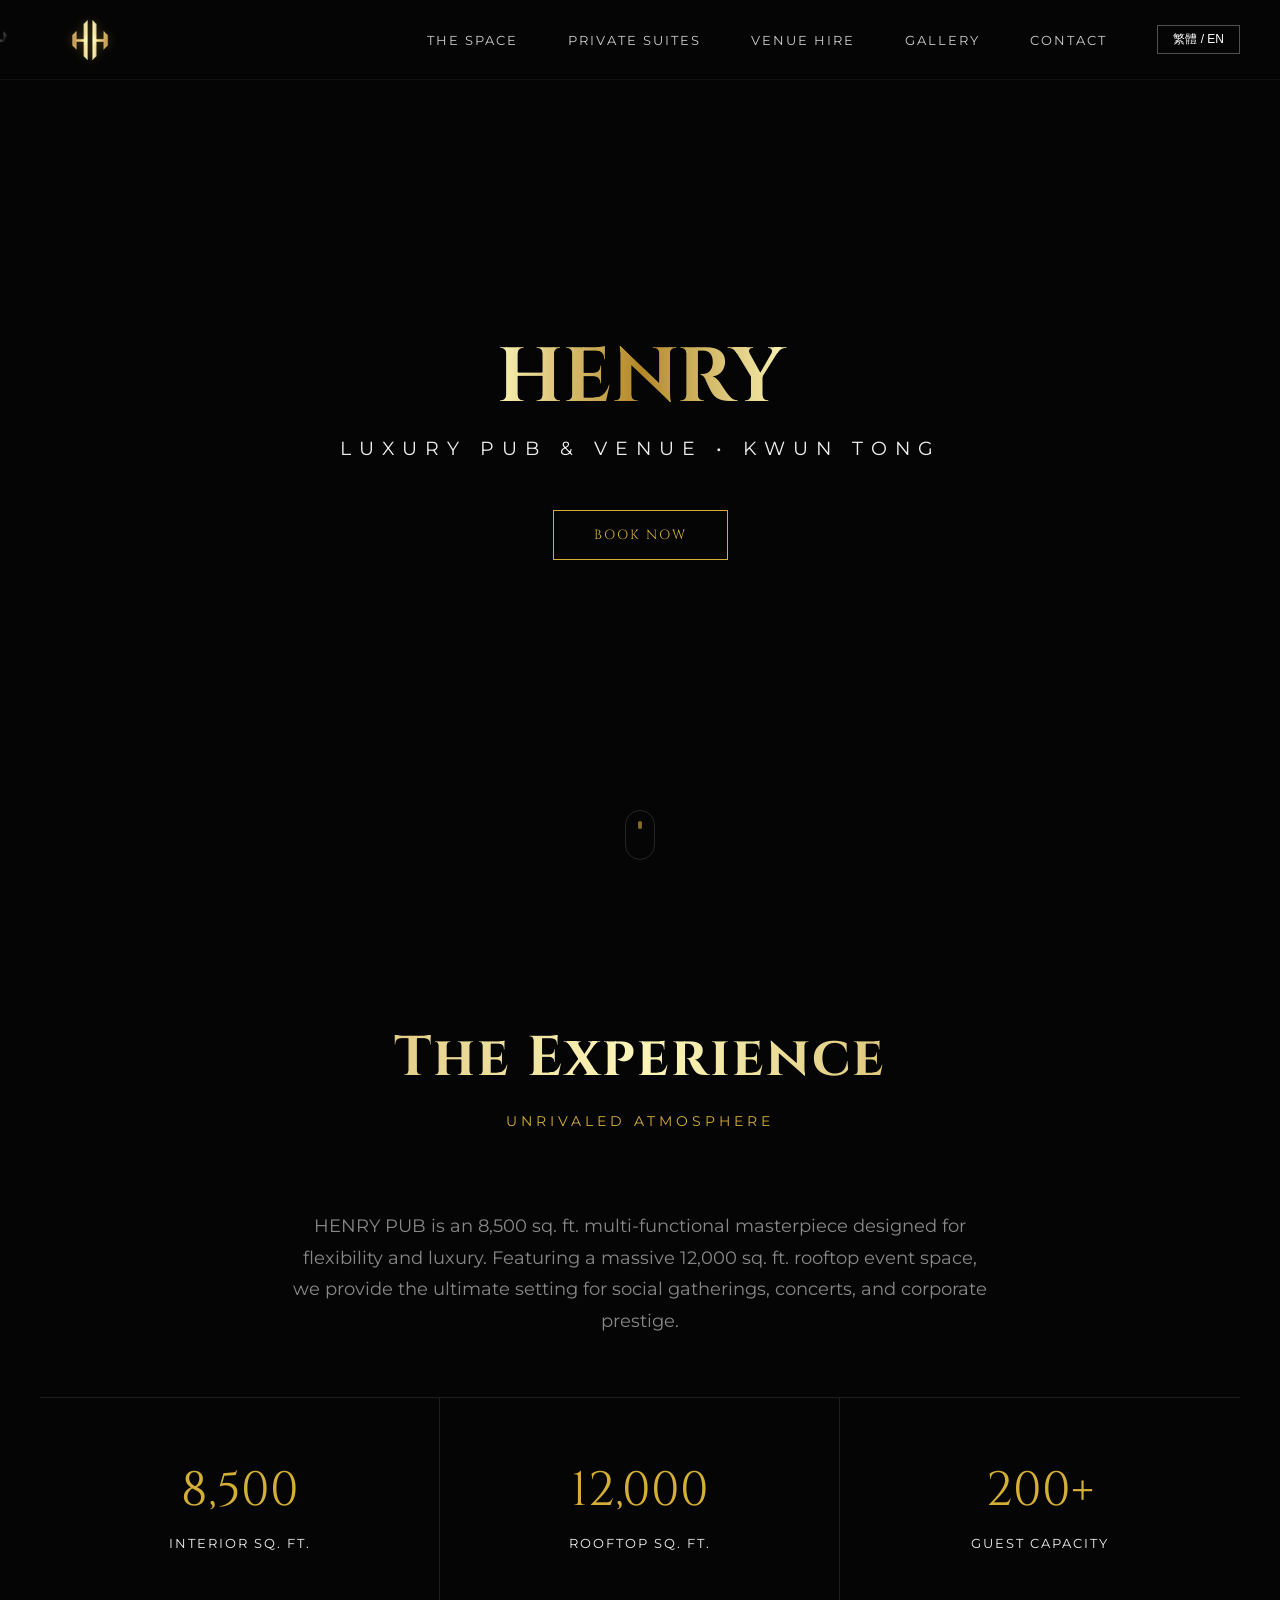
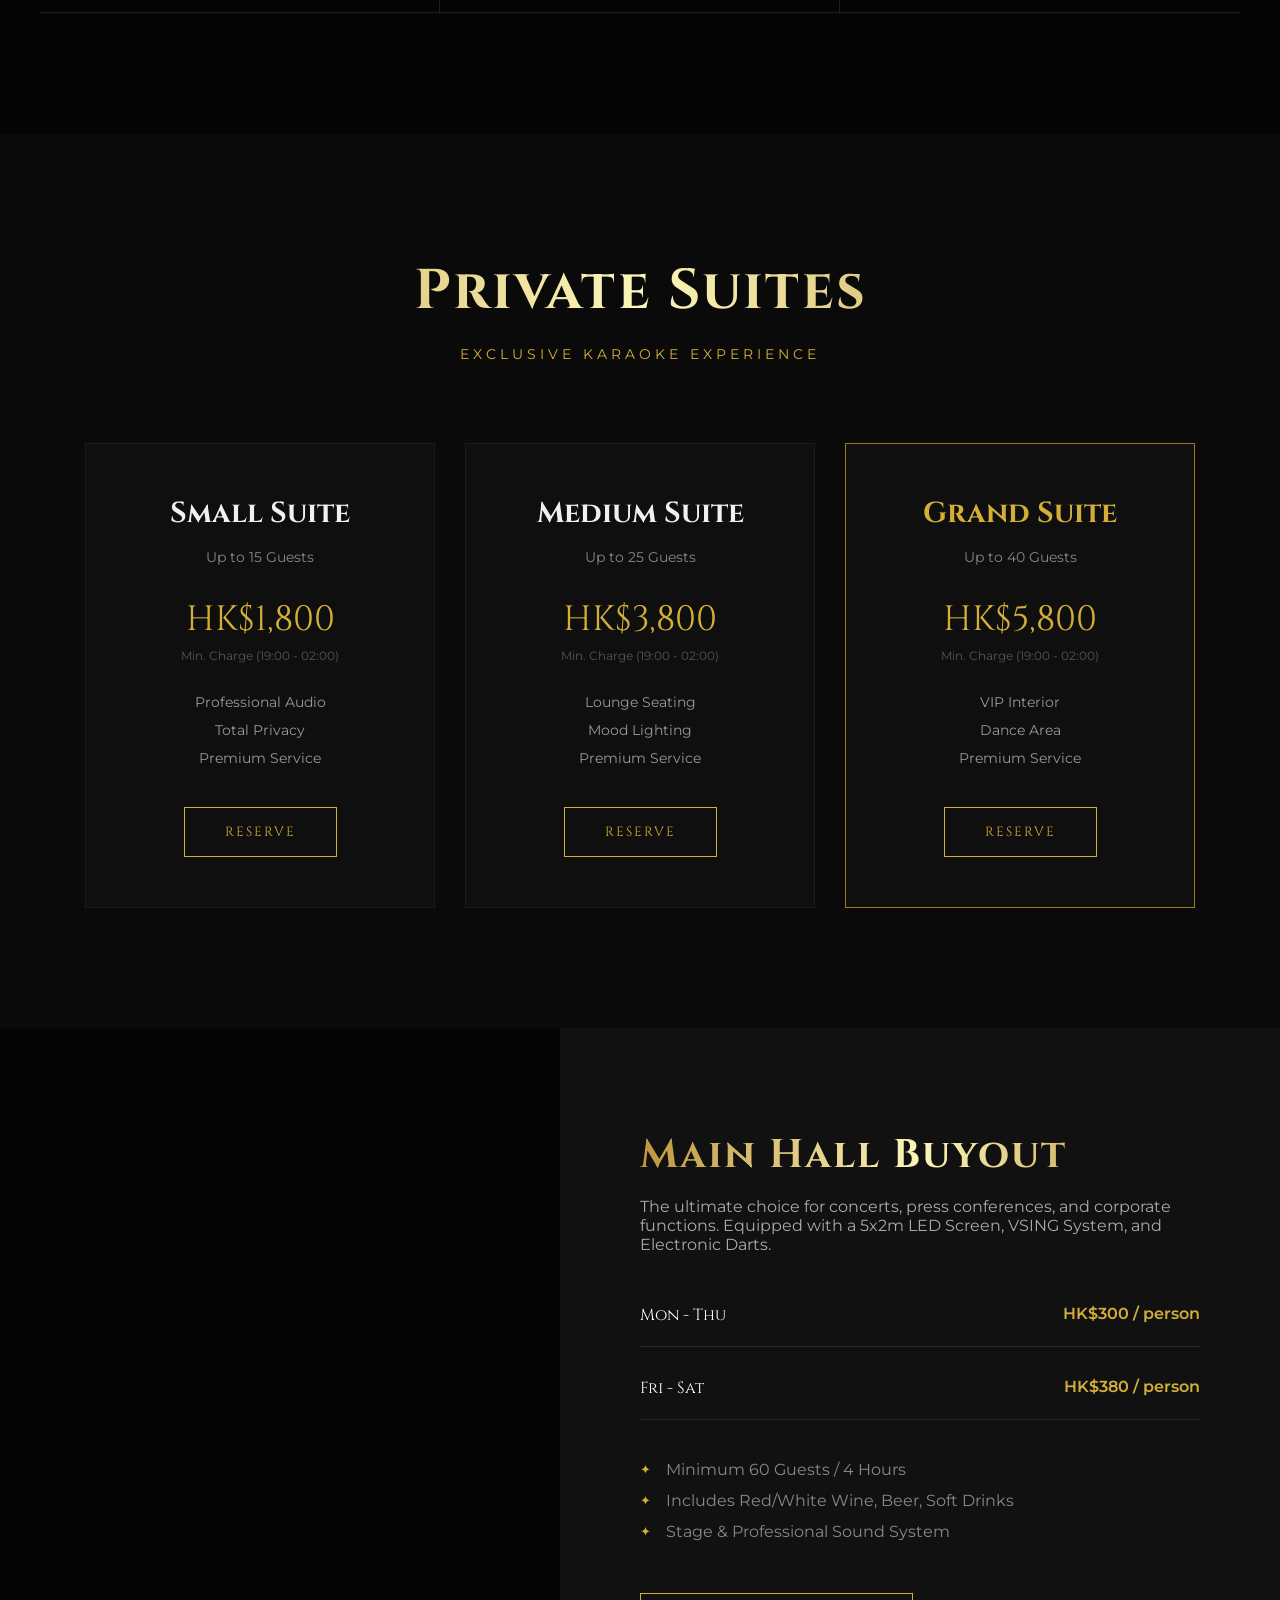
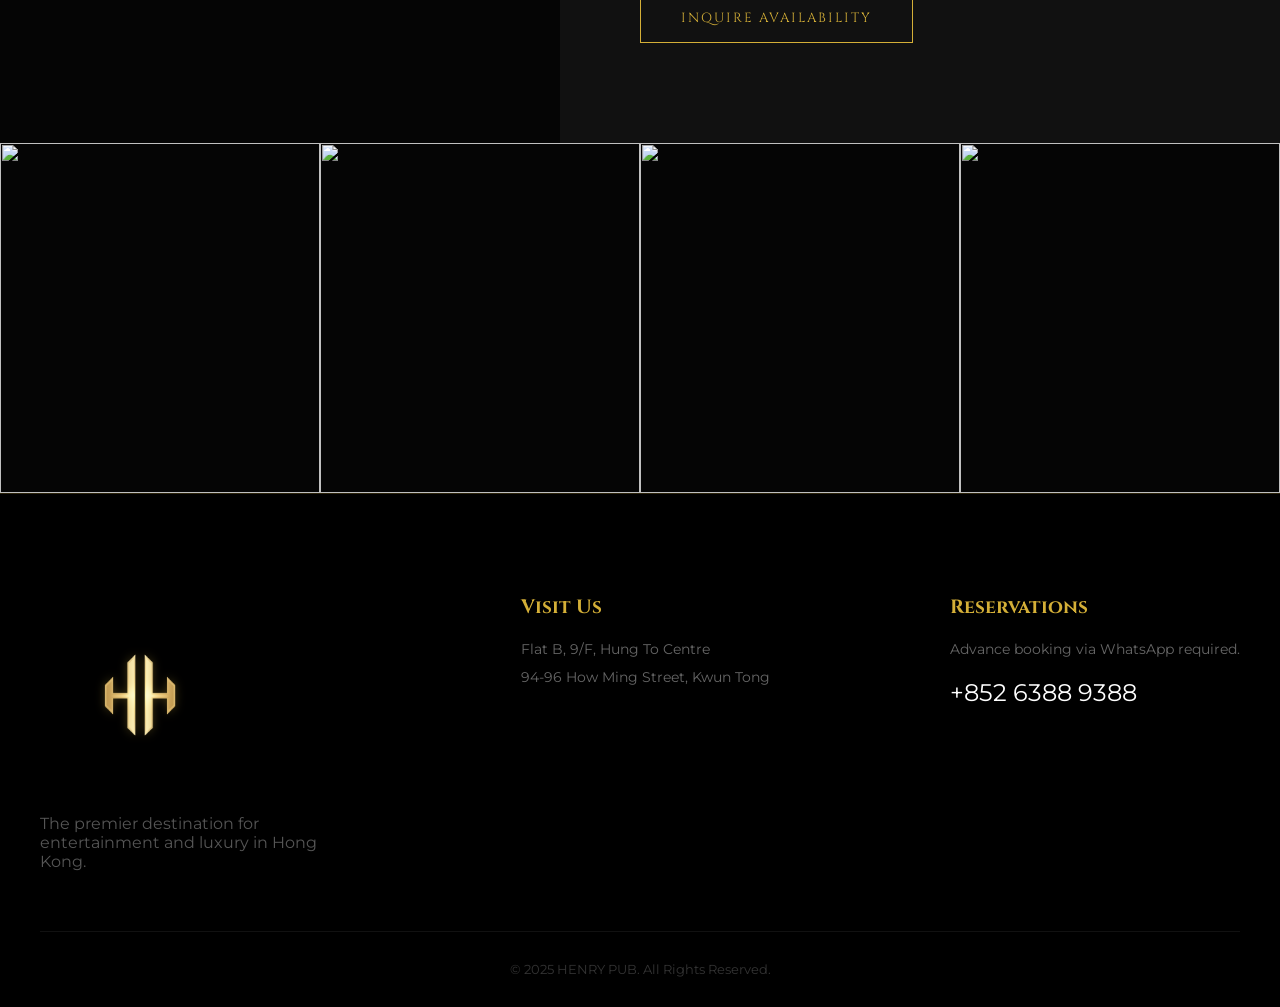
==== index.html @ b09e008c "Fix: Normalized filenames to lowercase and updated relative paths for Linux server" ====
<!DOCTYPE html>
<html lang="en">
  <head>
    <meta charset="UTF-8" />
    <meta name="viewport" content="width=device-width, initial-scale=1.0" />
    <title>HENRY | Luxury Pub & Event Space</title>

    <!-- Fonts -->
    <link rel="preconnect" href="https://fonts.googleapis.com" />
    <link rel="preconnect" href="https://fonts.gstatic.com" crossorigin />
    <link
      href="https://fonts.googleapis.com/css2?family=Cinzel:wght@400;500;700&family=Montserrat:wght@300;400;500;600&display=swap"
      rel="stylesheet"
    />

    <!-- Link External CSS -->
    <link rel="stylesheet" href="./style.css" />
  </head>
  <body>
    <!-- NAVIGATION -->
    <header id="navbar">
      <div class="logo">
        <div class="logo-anim">
          <img src="sources/logo.png" alt="HENRY Logo" />
        </div>
      </div>

      <!-- Desktop Nav -->
      <nav>
        <ul>
          <li><a href="#about" data-i18n="nav_about">The Space</a></li>
          <li><a href="#rooms" data-i18n="nav_rooms">Private Suites</a></li>
          <li><a href="#venue" data-i18n="nav_venue">Venue Hire</a></li>
          <li><a href="#events" data-i18n="nav_events">Gallery</a></li>
          <li><a href="#contact" data-i18n="nav_contact">Contact</a></li>
          <li>
            <button class="lang-switch" onclick="toggleLanguage()">
              繁體 / EN
            </button>
          </li>
        </ul>
      </nav>

      <!-- Hamburger Icon (New) -->
      <div class="mobile-toggle" onclick="toggleMobileMenu()">
        <span></span>
        <span></span>
        <span></span>
      </div>
    </header>

    <!-- Mobile Nav Overlay (New - Paste this immediately AFTER the </header> tag) -->
    <div class="mobile-nav-overlay" id="mobileNav">
      <ul>
        <li>
          <a href="#about" onclick="toggleMobileMenu()" data-i18n="nav_about"
            >The Space</a
          >
        </li>
        <li>
          <a href="#rooms" onclick="toggleMobileMenu()" data-i18n="nav_rooms"
            >Private Suites</a
          >
        </li>
        <li>
          <a href="#venue" onclick="toggleMobileMenu()" data-i18n="nav_venue"
            >Venue Hire</a
          >
        </li>
        <li>
          <a href="#events" onclick="toggleMobileMenu()" data-i18n="nav_events"
            >Gallery</a
          >
        </li>
        <li>
          <a
            href="#contact"
            onclick="toggleMobileMenu()"
            data-i18n="nav_contact"
            >Contact</a
          >
        </li>
        <li>
          <button class="lang-switch" onclick="toggleLanguage()">
            繁體 / EN
          </button>
        </li>
      </ul>
    </div>

    <!-- HERO -->
    <section class="hero">
      <div class="hero-bg"></div>
      <div class="hero-content">
        <h1>HENRY</h1>
        <p data-i18n="hero_subtitle">LUXURY PUB & VENUE • KWUN TONG</p>
        <div class="hero-btn-wrapper">
          <button onclick="openModal()" class="btn-luxury" data-i18n="hero_cta">
            Book Now
          </button>
        </div>
      </div>
      <div class="scroll-down"></div>
    </section>

    <!-- ABOUT / STATS -->
    <section id="about" class="section-padding intro">
      <div class="container">
        <div class="section-header">
          <h2 class="section-title text-gradient" data-i18n="about_title">
            The Experience
          </h2>
          <span class="section-subtitle" data-i18n="about_sub"
            >Unrivaled Atmosphere</span
          >
        </div>

        <p data-i18n="about_text">
          HENRY PUB is an 8,500 sq. ft. multi-functional masterpiece designed
          for flexibility and luxury. Featuring a massive 12,000 sq. ft. rooftop
          event space, we provide the ultimate setting for social gatherings,
          concerts, and corporate prestige.
        </p>

        <div class="stats-grid">
          <div class="stat-item">
            <span class="stat-number">8,500</span>
            <span class="stat-label" data-i18n="stat_1">Interior Sq. Ft.</span>
          </div>
          <div class="stat-item">
            <span class="stat-number">12,000</span>
            <span class="stat-label" data-i18n="stat_2">Rooftop Sq. Ft.</span>
          </div>
          <div class="stat-item">
            <span class="stat-number">200+</span>
            <span class="stat-label" data-i18n="stat_3">Guest Capacity</span>
          </div>
        </div>
      </div>
    </section>

    <!-- PRIVATE ROOMS -->
    <section id="rooms" class="section-padding rooms">
      <div class="container">
        <div class="section-header">
          <h2 class="section-title text-gradient" data-i18n="rooms_title">
            Private Suites
          </h2>
          <span class="section-subtitle" data-i18n="rooms_sub"
            >Exclusive Karaoke Experience</span
          >
        </div>

        <div class="cards-container">
          <!-- Small Room -->
          <div class="room-card">
            <h3 class="room-title" data-i18n="room_s_title">Small Suite</h3>
            <span class="room-capacity" data-i18n="room_s_cap"
              >Up to 15 Guests</span
            >
            <div class="room-price" data-i18n="room_s_price">HK$1,800</div>
            <span class="room-note" data-i18n="min_charge"
              >Min. Charge (19:00 - 02:00)</span
            >
            <ul class="amenities-list">
              <li data-i18n="feat_audio">Professional Audio</li>
              <li data-i18n="feat_privacy">Total Privacy</li>
              <li data-i18n="feat_service">Premium Service</li>
            </ul>
            <button
              onclick="openModal('Small')"
              class="btn-luxury"
              data-i18n="btn_reserve"
            >
              Reserve
            </button>
          </div>

          <!-- Medium Room -->
          <div class="room-card">
            <h3 class="room-title" data-i18n="room_m_title">Medium Suite</h3>
            <span class="room-capacity" data-i18n="room_m_cap"
              >Up to 25 Guests</span
            >
            <div class="room-price" data-i18n="room_m_price">HK$3,800</div>
            <span class="room-note" data-i18n="min_charge"
              >Min. Charge (19:00 - 02:00)</span
            >
            <ul class="amenities-list">
              <li data-i18n="feat_lounge">Lounge Seating</li>
              <li data-i18n="feat_light">Mood Lighting</li>
              <li data-i18n="feat_service">Premium Service</li>
            </ul>
            <button
              onclick="openModal('Medium')"
              class="btn-luxury"
              data-i18n="btn_reserve"
            >
              Reserve
            </button>
          </div>

          <!-- Large Room -->
          <div class="room-card" style="border-color: var(--gold-dark)">
            <h3 class="room-title text-gold" data-i18n="room_l_title">
              Grand Suite
            </h3>
            <span class="room-capacity" data-i18n="room_l_cap"
              >Up to 40 Guests</span
            >
            <div class="room-price" data-i18n="room_l_price">HK$5,800</div>
            <span class="room-note" data-i18n="min_charge"
              >Min. Charge (19:00 - 02:00)</span
            >
            <ul class="amenities-list">
              <li data-i18n="feat_vip">VIP Interior</li>
              <li data-i18n="feat_dance">Dance Area</li>
              <li data-i18n="feat_service">Premium Service</li>
            </ul>
            <button
              onclick="openModal('Grand')"
              class="btn-luxury"
              data-i18n="btn_reserve"
            >
              Reserve
            </button>
          </div>
        </div>
      </div>
    </section>

    <!-- VENUE BUYOUT -->
    <section id="venue" class="hall-buyout">
      <div class="hall-img-side"></div>
      <div class="hall-content-side">
        <h2
          class="section-title text-gradient"
          style="font-size: 2.5rem; text-align: left"
          data-i18n="venue_title"
        >
          Main Hall Buyout
        </h2>
        <p style="color: #aaa; margin-bottom: 30px" data-i18n="venue_desc">
          The ultimate choice for concerts, press conferences, and corporate
          functions. Equipped with a 5x2m LED Screen, VSING System, and
          Electronic Darts.
        </p>

        <div class="price-row">
          <span data-i18n="venue_wd">Mon - Thu</span>
          <span data-i18n="venue_wd_p">HK$300 / person</span>
        </div>
        <div class="price-row">
          <span data-i18n="venue_we">Fri - Sat</span>
          <span data-i18n="venue_we_p">HK$380 / person</span>
        </div>

        <ul class="hall-list">
          <li data-i18n="venue_feat_1">Minimum 60 Guests / 4 Hours</li>
          <li data-i18n="venue_feat_2">
            Includes Red/White Wine, Beer, Soft Drinks
          </li>
          <li data-i18n="venue_feat_3">Stage & Professional Sound System</li>
        </ul>

        <button
          onclick="openModal('Hall')"
          class="btn-luxury"
          style="width: fit-content"
          data-i18n="btn_inquire"
        >
          Inquire Availability
        </button>
      </div>
    </section>

    <!-- GALLERY -->
    <section id="events" class="events">
      <div class="gallery-grid">
        <div class="gallery-item">
          <img
            src="https://images.unsplash.com/photo-1492684223066-81342ee5ff30?q=80&w=2070"
            class="gallery-img"
          />
          <div class="gallery-overlay">
            <span class="gallery-text" data-i18n="gal_1">Live Bands</span>
          </div>
        </div>
        <div class="gallery-item">
          <img
            src="https://images.unsplash.com/photo-1516450360452-9312f5e86fc7?q=80&w=2070"
            class="gallery-img"
          />
          <div class="gallery-overlay">
            <span class="gallery-text" data-i18n="gal_2">Private Parties</span>
          </div>
        </div>
        <div class="gallery-item">
          <img
            src="https://images.unsplash.com/photo-1511671782779-c97d3d27a1d4?q=80&w=2070"
            class="gallery-img"
          />
          <div class="gallery-overlay">
            <span class="gallery-text" data-i18n="gal_3">Corporate</span>
          </div>
        </div>
        <div class="gallery-item">
          <img
            src="https://images.unsplash.com/photo-1540039155733-5bb30b53aa14?q=80&w=1974"
            class="gallery-img"
          />
          <div class="gallery-overlay">
            <span class="gallery-text" data-i18n="gal_4">Celebrations</span>
          </div>
        </div>
      </div>
    </section>

    <!-- FOOTER -->
    <footer id="contact">
      <div class="container">
        <div class="footer-content">
          <div class="footer-logo">
            <div class="logo-anim">
              <!-- UPDATED PATH -->
              <img src="sources/logo.png" alt="HENRY Logo" />
            </div>
            <p
              style="max-width: 300px; color: #555; margin-top: 20px"
              data-i18n="footer_tag"
            >
              The premier destination for entertainment and luxury in Hong Kong.
            </p>
          </div>

          <div class="footer-info">
            <h4 data-i18n="contact_title">Visit Us</h4>
            <p data-i18n="address_1">Flat B, 9/F, Hung To Centre</p>
            <p data-i18n="address_2">94-96 How Ming Street, Kwun Tong</p>
          </div>

          <div class="footer-info">
            <h4 data-i18n="reserve_title">Reservations</h4>
            <p data-i18n="reserve_text">
              Advance booking via WhatsApp required.
            </p>
            <a href="https://wa.me/85263889388" class="contact-number"
              >+852 6388 9388</a
            >
          </div>
        </div>
        <div class="copyright">&copy; 2025 HENRY PUB. All Rights Reserved.</div>
      </div>
    </footer>

    <!-- RESERVATION MODAL -->
    <div id="bookingModal" class="modal-backdrop">
      <div class="modal-content">
        <button class="modal-close" onclick="closeModal()">&times;</button>

        <div class="modal-header">
          <h3
            class="text-gradient"
            style="font-family: var(--font-display); font-size: 2rem"
            data-i18n="modal_title"
          >
            Reserve Your Suite
          </h3>
          <p style="color: #888; font-size: 0.9rem" data-i18n="modal_desc">
            Complete the details below to request your booking.
          </p>
        </div>

        <form id="bookingForm" onsubmit="handleBooking(event)">
          <!-- Selection Group -->
          <div class="form-group">
            <label data-i18n="form_type">Experience Type</label>
            <select id="bookingType" required>
              <option value="Small Suite" data-i18n="opt_small">
                Small Suite (Max 15)
              </option>
              <option value="Medium Suite" data-i18n="opt_med">
                Medium Suite (Max 25)
              </option>
              <option value="Grand Suite" data-i18n="opt_grand">
                Grand Suite (Max 40)
              </option>
              <option value="Main Hall" data-i18n="opt_hall">
                Main Hall Buyout
              </option>
            </select>
          </div>

          <!-- Date & Time Group -->
          <div class="form-row">
            <div class="form-group">
              <label data-i18n="form_date">Date</label>
              <input type="date" id="bookingDate" required min="2023-01-01" />
            </div>
            <div class="form-group">
              <label data-i18n="form_time">Time</label>
              <input type="time" id="bookingTime" required />
            </div>
          </div>

          <!-- Guest Info -->
          <div class="form-group">
            <label data-i18n="form_name">Guest Name</label>
            <input
              type="text"
              id="guestName"
              placeholder="Mr. / Ms."
              required
            />
          </div>

          <div class="form-group">
            <label data-i18n="form_req">Special Requests</label>
            <textarea
              id="specialReq"
              rows="2"
              placeholder="Beverages, decorations, etc."
            ></textarea>
          </div>

          <button
            type="submit"
            class="btn-luxury full-width"
            data-i18n="btn_submit"
          >
            Request Reservation
          </button>

          <p class="disclaimer" data-i18n="form_note">
            *Submission redirects to WhatsApp for final confirmation. Service
            charge applies.
          </p>
        </form>
      </div>
    </div>

    <!-- Link External JS -->
    <script src="./script.js"></script>
  </body>
</html>
---- style.css ----
/* --- 1. CORE VARIABLES & RESET --- */
:root {
  --bg-dark: #050505;
  --bg-card: #0f0f0f;
  --text-main: #f0f0f0;
  --text-muted: #888888;

  /* Luxury Gold Palette */
  --gold-light: #fceabb;
  --gold-main: #d4af37;
  --gold-dark: #99781e;
  --gold-gradient: linear-gradient(
    135deg,
    var(--gold-dark) 0%,
    var(--gold-main) 50%,
    var(--gold-light) 100%
  );
  --gold-text-gradient: linear-gradient(
    to right,
    #bf953f,
    #fcf6ba,
    #b38728,
    #fbf5b7,
    #aa771c
  );

  --font-display: "Cinzel", serif;
  --font-body: "Montserrat", sans-serif;

  --nav-height: 80px;
  --transition-smooth: all 0.6s cubic-bezier(0.22, 1, 0.36, 1);
}

* {
  margin: 0;
  padding: 0;
  box-sizing: border-box;
}
html {
  scroll-behavior: smooth;
}

body {
  background-color: var(--bg-dark);
  color: var(--text-main);
  font-family: var(--font-body);
  overflow-x: hidden;
  -webkit-font-smoothing: antialiased;
}

a {
  text-decoration: none;
  color: inherit;
  transition: var(--transition-smooth);
}
ul {
  list-style: none;
}

/* --- 2. UTILITY CLASSES --- */
.container {
  max-width: 1400px;
  margin: 0 auto;
  padding: 0 40px;
}

.text-gold {
  color: var(--gold-main);
}

.text-gradient {
  background: var(--gold-text-gradient);
  -webkit-background-clip: text;
  background-clip: text;
  color: transparent;
  background-size: 200% auto;
  animation: shine 5s linear infinite;
}

@keyframes shine {
  to {
    background-position: 200% center;
  }
}

.section-padding {
  padding: 120px 0;
}

.section-header {
  text-align: center;
  margin-bottom: 80px;
  opacity: 0;
  transform: translateY(30px);
  transition: var(--transition-smooth);
}
.section-header.visible {
  opacity: 1;
  transform: translateY(0);
}

.section-title {
  font-family: var(--font-display);
  font-size: 3.5rem;
  margin-bottom: 15px;
  letter-spacing: 2px;
}

.section-subtitle {
  font-size: 0.9rem;
  text-transform: uppercase;
  letter-spacing: 4px;
  color: var(--gold-main);
}

/* Button Style */
.btn-luxury {
  display: inline-block;
  padding: 15px 40px;
  border: 1px solid var(--gold-main);
  color: var(--gold-main);
  font-family: var(--font-display);
  text-transform: uppercase;
  letter-spacing: 2px;
  position: relative;
  overflow: hidden;
  z-index: 1;
  transition: var(--transition-smooth);
  cursor: pointer;
  background: transparent;
}

.btn-luxury::before {
  content: "";
  position: absolute;
  top: 0;
  left: 0;
  width: 0%;
  height: 100%;
  background: var(--gold-main);
  z-index: -1;
  transition: var(--transition-smooth);
}

.btn-luxury:hover::before {
  width: 100%;
}
.btn-luxury:hover {
  color: #000;
  border-color: var(--gold-main);
}

/* --- 3. NAVIGATION --- */
header {
  position: fixed;
  top: 0;
  width: 100%;
  height: var(--nav-height);
  display: flex;
  justify-content: space-between;
  align-items: center;
  padding: 0 40px;
  z-index: 1000;
  transition: var(--transition-smooth);
  border-bottom: 1px solid rgba(255, 255, 255, 0.05);
}

header.scrolled {
  background: rgba(5, 5, 5, 0.85);
  -webkit-backdrop-filter: blur(15px);
  backdrop-filter: blur(15px);
  border-bottom: 1px solid rgba(212, 175, 55, 0.3);
}

nav ul {
  display: flex;
  gap: 50px;
  align-items: center;
}

nav a {
  font-size: 0.8rem;
  text-transform: uppercase;
  letter-spacing: 2px;
  color: rgba(255, 255, 255, 0.8);
  position: relative;
}

nav a::after {
  content: "";
  position: absolute;
  bottom: -5px;
  left: 0;
  width: 0;
  height: 1px;
  background: var(--gold-main);
  transition: 0.3s;
}

nav a:hover::after {
  width: 100%;
}
nav a:hover {
  color: var(--gold-main);
}

/* Language Switcher */
.lang-switch {
  cursor: pointer;
  border: 1px solid rgba(255, 255, 255, 0.3);
  padding: 5px 15px;
  font-size: 0.75rem;
  text-transform: uppercase;
  background: transparent;
  color: #fff;
  transition: 0.3s;
}
.lang-switch:hover {
  border-color: var(--gold-main);
  color: var(--gold-main);
}

/* --- 4. LUXURY LOGO ANIMATION (PNG MASK VERSION) --- */
.logo-anim {
  position: relative;
  display: flex;
  justify-content: center;
  align-items: center;
  /* Remove border-radius and background to let the shape breathe */
  background: transparent;

  /* Hardware acceleration */
  transform: translateZ(0);
}

.logo-anim img {
  display: block;
  height: 100%;
  width: auto; /* Maintain aspect ratio */
  object-fit: contain;

  /* Initial State */
  filter: drop-shadow(0 0 5px rgba(212, 175, 55, 0.3));
  transition: all 0.5s ease;
}

/* THE SHEEN EFFECT (Using Masking) */
.logo-anim::after {
  content: "";
  position: absolute;
  top: 0;
  left: 0;
  width: 100%;
  height: 100%;

  /* The Light Beam Gradient */
  background: linear-gradient(
    120deg,
    transparent 0%,
    transparent 40%,
    rgba(255, 255, 255, 0.8) 50%,
    /* Bright white center */ transparent 60%,
    transparent 100%
  );

  /* CRITICAL: This masks the gradient so it only appears ON the logo pixels */
  -webkit-mask-image: url("sources/logo.png");
  mask-image: url("sources/logo.png");
  -webkit-mask-size: contain;
  mask-size: contain;
  -webkit-mask-repeat: no-repeat;
  mask-repeat: no-repeat;
  -webkit-mask-position: center;
  mask-position: center;

  /* Animation Timing */
  transform: translateX(-100%);
  animation: metalSheen 5s infinite cubic-bezier(0.4, 0, 0.2, 1);
}

/* Hover Effect: 3D Lift + Glow Intensifies */
.logo-anim:hover img {
  transform: scale(1.1) translateY(-2px);
  filter: drop-shadow(0 10px 15px rgba(212, 175, 55, 0.6)); /* Deep gold glow */
}

/* Hover Speed Up */
.logo-anim:hover::after {
  animation-duration: 2s; /* Shine faster on hover */
}

@keyframes metalSheen {
  0% {
    transform: translateX(-150%) skewX(-20deg);
    opacity: 0;
  }
  20% {
    opacity: 1;
  }
  50% {
    transform: translateX(150%) skewX(-20deg);
    opacity: 0;
  }
  100% {
    transform: translateX(150%) skewX(-20deg);
    opacity: 0;
  }
}

/* SIZING: Adjusted for the new vertical aspect ratio */
header .logo-anim {
  height: 100px;
  width: 100px;
}
footer .logo-anim {
  height: 200px;
  width: 200px;
} /* Slightly larger in footer */

/* --- 5. HERO SECTION --- */
.hero {
  height: 100vh;
  width: 100%;
  position: relative;
  display: flex;
  justify-content: center;
  align-items: center;
  overflow: hidden;
}

.hero-bg {
  position: absolute;
  top: 0;
  left: 0;
  width: 100%;
  height: 100%;
  background: url("https://images.unsplash.com/photo-1571607866388-6c4064842a64?q=80&w=2071&auto=format&fit=crop")
    no-repeat center center/cover;
  filter: brightness(0.4);
  transform: scale(1.1);
  transition: transform 10s ease;
}

.hero:hover .hero-bg {
  transform: scale(1);
}

.hero-content {
  position: relative;
  z-index: 2;
  text-align: center;
}

.hero h1 {
  font-family: var(--font-display);
  font-size: 6vw;
  line-height: 1;
  margin-bottom: 20px;
  background: var(--gold-text-gradient);
  -webkit-background-clip: text;
  background-clip: text;
  -webkit-text-fill-color: transparent;
  opacity: 0;
  animation: fadeUp 1s ease 0.5s forwards;
}

.hero p {
  font-size: 1.2rem;
  letter-spacing: 8px;
  text-transform: uppercase;
  margin-bottom: 50px;
  opacity: 0;
  animation: fadeUp 1s ease 0.8s forwards;
}

.hero-btn-wrapper {
  opacity: 0;
  animation: fadeUp 1s ease 1.1s forwards;
}

@keyframes fadeUp {
  from {
    opacity: 0;
    transform: translateY(50px);
  }
  to {
    opacity: 1;
    transform: translateY(0);
  }
}

.scroll-down {
  position: absolute;
  bottom: 40px;
  left: 50%;
  transform: translateX(-50%);
  border: 1px solid rgba(255, 255, 255, 0.2);
  width: 30px;
  height: 50px;
  border-radius: 20px;
  display: flex;
  justify-content: center;
  padding-top: 10px;
  opacity: 0.6;
}
.scroll-down::before {
  content: "";
  width: 4px;
  height: 8px;
  background: var(--gold-main);
  border-radius: 2px;
  animation: scrollBob 2s infinite;
}
@keyframes scrollBob {
  0% {
    transform: translateY(0);
    opacity: 1;
  }
  100% {
    transform: translateY(20px);
    opacity: 0;
  }
}

/* --- 6. INTRO & STATS --- */
.intro {
  text-align: center;
  position: relative;
}
.intro p {
  max-width: 700px;
  margin: 0 auto 60px;
  line-height: 1.8;
  font-size: 1.1rem;
  color: var(--text-muted);
}

.stats-grid {
  display: grid;
  grid-template-columns: repeat(3, 1fr);
  border-top: 1px solid rgba(255, 255, 255, 0.1);
  border-bottom: 1px solid rgba(255, 255, 255, 0.1);
}

.stat-item {
  padding: 60px 20px;
  border-right: 1px solid rgba(255, 255, 255, 0.1);
  transition: 0.4s;
}
.stat-item:last-child {
  border-right: none;
}
.stat-item:hover {
  background: rgba(212, 175, 55, 0.05);
}

.stat-number {
  font-family: var(--font-display);
  font-size: 3rem;
  color: var(--gold-main);
  display: block;
  margin-bottom: 10px;
}
.stat-label {
  font-size: 0.8rem;
  text-transform: uppercase;
  letter-spacing: 2px;
}

/* --- 7. ROOMS (CARDS) --- */
.rooms {
  background: #0a0a0a;
}

.cards-container {
  display: flex;
  justify-content: center;
  gap: 30px;
  flex-wrap: wrap;
}

.room-card {
  background: var(--bg-card);
  width: 350px;
  padding: 50px 30px;
  text-align: center;
  border: 1px solid rgba(255, 255, 255, 0.05);
  position: relative;
  transition: var(--transition-smooth);
  overflow: hidden;
}

.room-card::before {
  content: "";
  position: absolute;
  top: 0;
  left: 0;
  width: 100%;
  height: 2px;
  background: var(--gold-gradient);
  transform: scaleX(0);
  transition: var(--transition-smooth);
}

.room-card:hover {
  transform: translateY(-10px);
  box-shadow: 0 20px 40px rgba(0, 0, 0, 0.4);
  border-color: rgba(212, 175, 55, 0.3);
}
.room-card:hover::before {
  transform: scaleX(1);
}

.room-title {
  font-family: var(--font-display);
  font-size: 1.8rem;
  margin-bottom: 15px;
}
.room-capacity {
  color: var(--text-muted);
  font-size: 0.9rem;
  margin-bottom: 30px;
  display: block;
}

.room-price {
  font-family: var(--font-display);
  font-size: 2.2rem;
  color: var(--gold-main);
  margin-bottom: 5px;
}

.room-note {
  font-size: 0.75rem;
  color: #555;
  margin-bottom: 30px;
  display: block;
}

.amenities-list {
  margin-bottom: 40px;
  font-size: 0.9rem;
  color: #999;
}
.amenities-list li {
  margin-bottom: 10px;
}

/* --- 8. HALL BUYOUT --- */
.hall-buyout {
  display: flex;
  flex-wrap: wrap;
}

.hall-img-side {
  flex: 1;
  min-width: 500px;
  background: url("https://images.unsplash.com/photo-1470225620780-dba8ba36b745?q=80&w=2070&auto=format&fit=crop");
  background-size: cover;
  background-position: center;
  position: relative;
}

.hall-content-side {
  flex: 1;
  min-width: 500px;
  background: #111;
  padding: 100px 80px;
  display: flex;
  flex-direction: column;
  justify-content: center;
}

.price-row {
  display: flex;
  justify-content: space-between;
  padding: 20px 0;
  border-bottom: 1px solid rgba(255, 255, 255, 0.1);
  margin-bottom: 10px;
}

.price-row span:first-child {
  font-family: var(--font-display);
  color: #fff;
}
.price-row span:last-child {
  color: var(--gold-main);
  font-weight: 600;
}

.hall-list {
  margin-top: 30px;
  margin-bottom: 40px;
}
.hall-list li {
  color: #888;
  margin-bottom: 12px;
  display: flex;
  align-items: center;
}
.hall-list li::before {
  content: "✦";
  color: var(--gold-main);
  margin-right: 15px;
  font-size: 0.8rem;
}

/* --- 9. EVENTS GRID --- */
.gallery-grid {
  display: grid;
  grid-template-columns: repeat(4, 1fr);
  gap: 0;
}

.gallery-item {
  height: 350px;
  position: relative;
  overflow: hidden;
  cursor: pointer;
}

.gallery-img {
  width: 100%;
  height: 100%;
  object-fit: cover;
  transition: transform 0.6s ease;
}

.gallery-overlay {
  position: absolute;
  top: 0;
  left: 0;
  width: 100%;
  height: 100%;
  background: rgba(0, 0, 0, 0.7);
  display: flex;
  justify-content: center;
  align-items: center;
  opacity: 0;
  transition: 0.4s;
}

.gallery-text {
  color: var(--gold-main);
  font-family: var(--font-display);
  font-size: 1.2rem;
  transform: translateY(20px);
  transition: 0.4s;
}

.gallery-item:hover .gallery-img {
  transform: scale(1.1);
}
.gallery-item:hover .gallery-overlay {
  opacity: 1;
}
.gallery-item:hover .gallery-text {
  transform: translateY(0);
}

/* --- 10. FOOTER --- */
footer {
  background: #000;
  padding: 100px 0 30px;
  border-top: 1px solid rgba(212, 175, 55, 0.2);
}

.footer-content {
  display: flex;
  justify-content: space-between;
  align-items: flex-start;
  margin-bottom: 60px;
}

.footer-info h4 {
  color: var(--gold-main);
  font-family: var(--font-display);
  margin-bottom: 20px;
  font-size: 1.2rem;
}

.footer-info p {
  color: #666;
  margin-bottom: 10px;
  font-size: 0.9rem;
}

.contact-number {
  font-size: 1.5rem;
  color: #fff;
  margin: 20px 0;
  display: block;
}

.copyright {
  text-align: center;
  color: #333;
  font-size: 0.8rem;
  padding-top: 30px;
  border-top: 1px solid #111;
}

/* --- 11. MODAL STYLES --- */
.modal-backdrop {
  position: fixed;
  top: 0;
  left: 0;
  width: 100%;
  height: 100%;
  background: rgba(0, 0, 0, 0.85);
  -webkit-backdrop-filter: blur(8px);
  backdrop-filter: blur(8px);
  z-index: 2000;
  display: flex;
  justify-content: center;
  align-items: center;
  opacity: 0;
  pointer-events: none;
  transition: opacity 0.4s ease;
}

.modal-backdrop.active {
  opacity: 1;
  pointer-events: all;
}

.modal-content {
  background: #111;
  width: 90%;
  max-width: 500px;
  padding: 40px;
  border: 1px solid var(--gold-dark);
  position: relative;
  transform: translateY(50px);
  transition: transform 0.4s cubic-bezier(0.22, 1, 0.36, 1);
  box-shadow: 0 0 30px rgba(212, 175, 55, 0.1);
}

.modal-backdrop.active .modal-content {
  transform: translateY(0);
}

.modal-close {
  position: absolute;
  top: 15px;
  right: 20px;
  background: none;
  border: none;
  color: #666;
  font-size: 2rem;
  cursor: pointer;
  transition: 0.3s;
}
.modal-close:hover {
  color: var(--gold-main);
}

.modal-header {
  margin-bottom: 30px;
  text-align: center;
}

.form-group {
  margin-bottom: 20px;
  text-align: left;
}
.form-row {
  display: grid;
  grid-template-columns: 1fr 1fr;
  gap: 20px;
}

label {
  display: block;
  font-size: 0.75rem;
  text-transform: uppercase;
  letter-spacing: 1px;
  color: var(--gold-main);
  margin-bottom: 8px;
}

input,
select,
textarea {
  width: 100%;
  background: transparent;
  border: none;
  border-bottom: 1px solid #444;
  color: #fff;
  padding: 10px 0;
  font-family: var(--font-body);
  font-size: 1rem;
  transition: 0.3s;
  outline: none;
}

input[type="date"]::-webkit-calendar-picker-indicator,
input[type="time"]::-webkit-calendar-picker-indicator {
  filter: invert(1);
  cursor: pointer;
}

input:focus,
select:focus,
textarea:focus {
  border-bottom-color: var(--gold-main);
}

select {
  cursor: pointer;
}
select option {
  background: #111;
  color: #fff;
}

.full-width {
  width: 100%;
  text-align: center;
  margin-top: 10px;
}

.disclaimer {
  font-size: 0.7rem;
  color: #555;
  margin-top: 15px;
  text-align: center;
}

/* --- 12. RESPONSIVE --- */
@media (max-width: 1024px) {
  .stats-grid {
    grid-template-columns: 1fr;
  }
  .stat-item {
    border-right: none;
    border-bottom: 1px solid rgba(255, 255, 255, 0.1);
  }
  .hall-buyout {
    flex-direction: column;
  }
  .gallery-grid {
    grid-template-columns: repeat(2, 1fr);
  }
}

@media (max-width: 768px) {
  .section-title {
    font-size: 2.5rem;
  }
  .hero h1 {
    font-size: 3.5rem;
  }
  nav ul {
    display: none;
  } /* Mobile menu placeholder */
  .footer-content {
    flex-direction: column;
    gap: 40px;
    text-align: center;
    align-items: center;
  }
}

/* --- 13. MOBILE MENU OVERLAY --- */
.mobile-toggle {
  display: none;
  flex-direction: column;
  gap: 6px;
  cursor: pointer;
  z-index: 2000;
}

.mobile-toggle span {
  display: block;
  width: 30px;
  height: 2px;
  background-color: var(--gold-main);
  transition: 0.3s;
}

/* Transform to X when active */
.mobile-toggle.active span:nth-child(1) {
  transform: translateY(8px) rotate(45deg);
}
.mobile-toggle.active span:nth-child(2) {
  opacity: 0;
}
.mobile-toggle.active span:nth-child(3) {
  transform: translateY(-8px) rotate(-45deg);
}

.mobile-nav-overlay {
  position: fixed;
  top: 0;
  left: 0;
  width: 100%;
  height: 100vh;
  background: rgba(0, 0, 0, 0.95);
  -webkit-backdrop-filter: blur(10px);
  backdrop-filter: blur(10px);
  z-index: 1500;
  display: flex;
  flex-direction: column;
  justify-content: center;
  align-items: center;
  opacity: 0;
  pointer-events: none;
  transition: opacity 0.4s ease;
}

.mobile-nav-overlay.active {
  opacity: 1;
  pointer-events: all;
}

.mobile-nav-overlay ul {
  flex-direction: column;
  text-align: center;
  gap: 40px;
}

.mobile-nav-overlay a {
  font-family: var(--font-display);
  font-size: 1.5rem;
  color: #fff;
}

.mobile-nav-overlay a:hover {
  color: var(--gold-main);
}

/* Show Hamburger only on mobile */
@media (max-width: 768px) {
  .mobile-toggle {
    display: flex;
  }
}
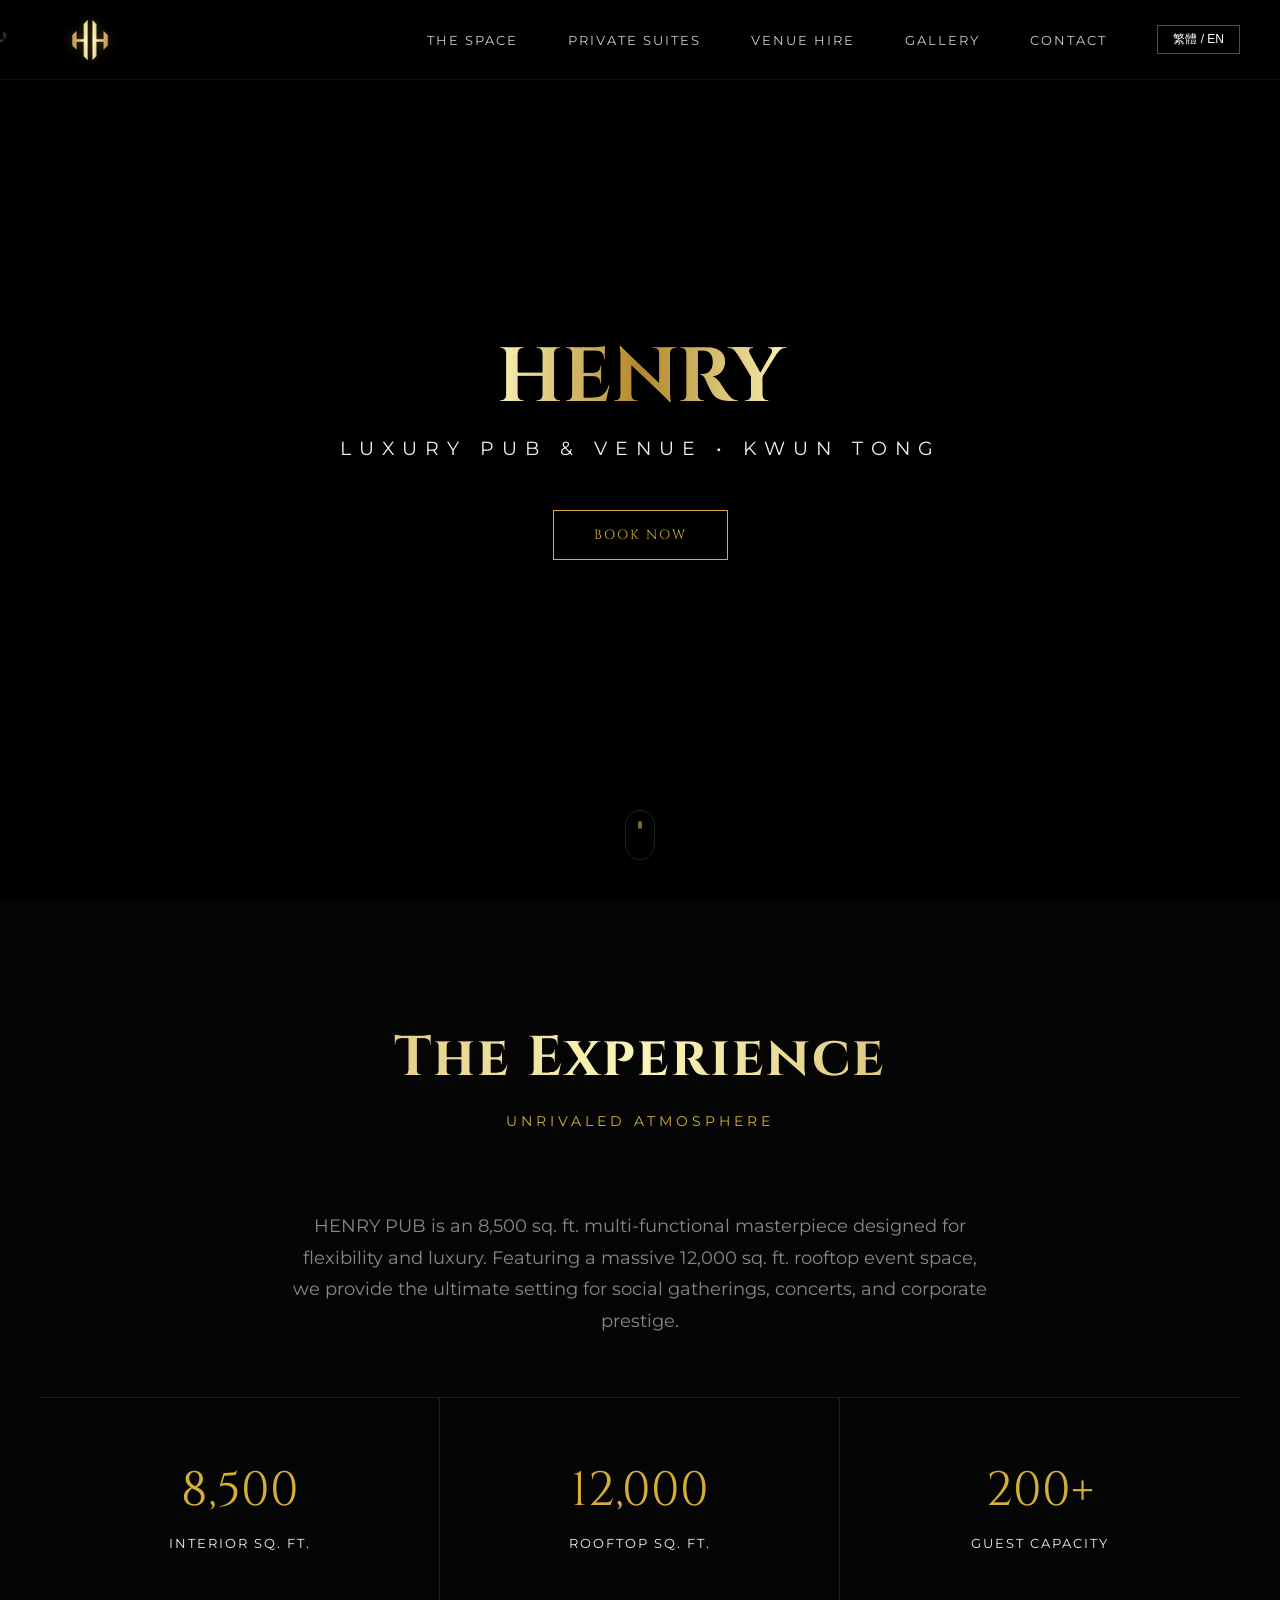
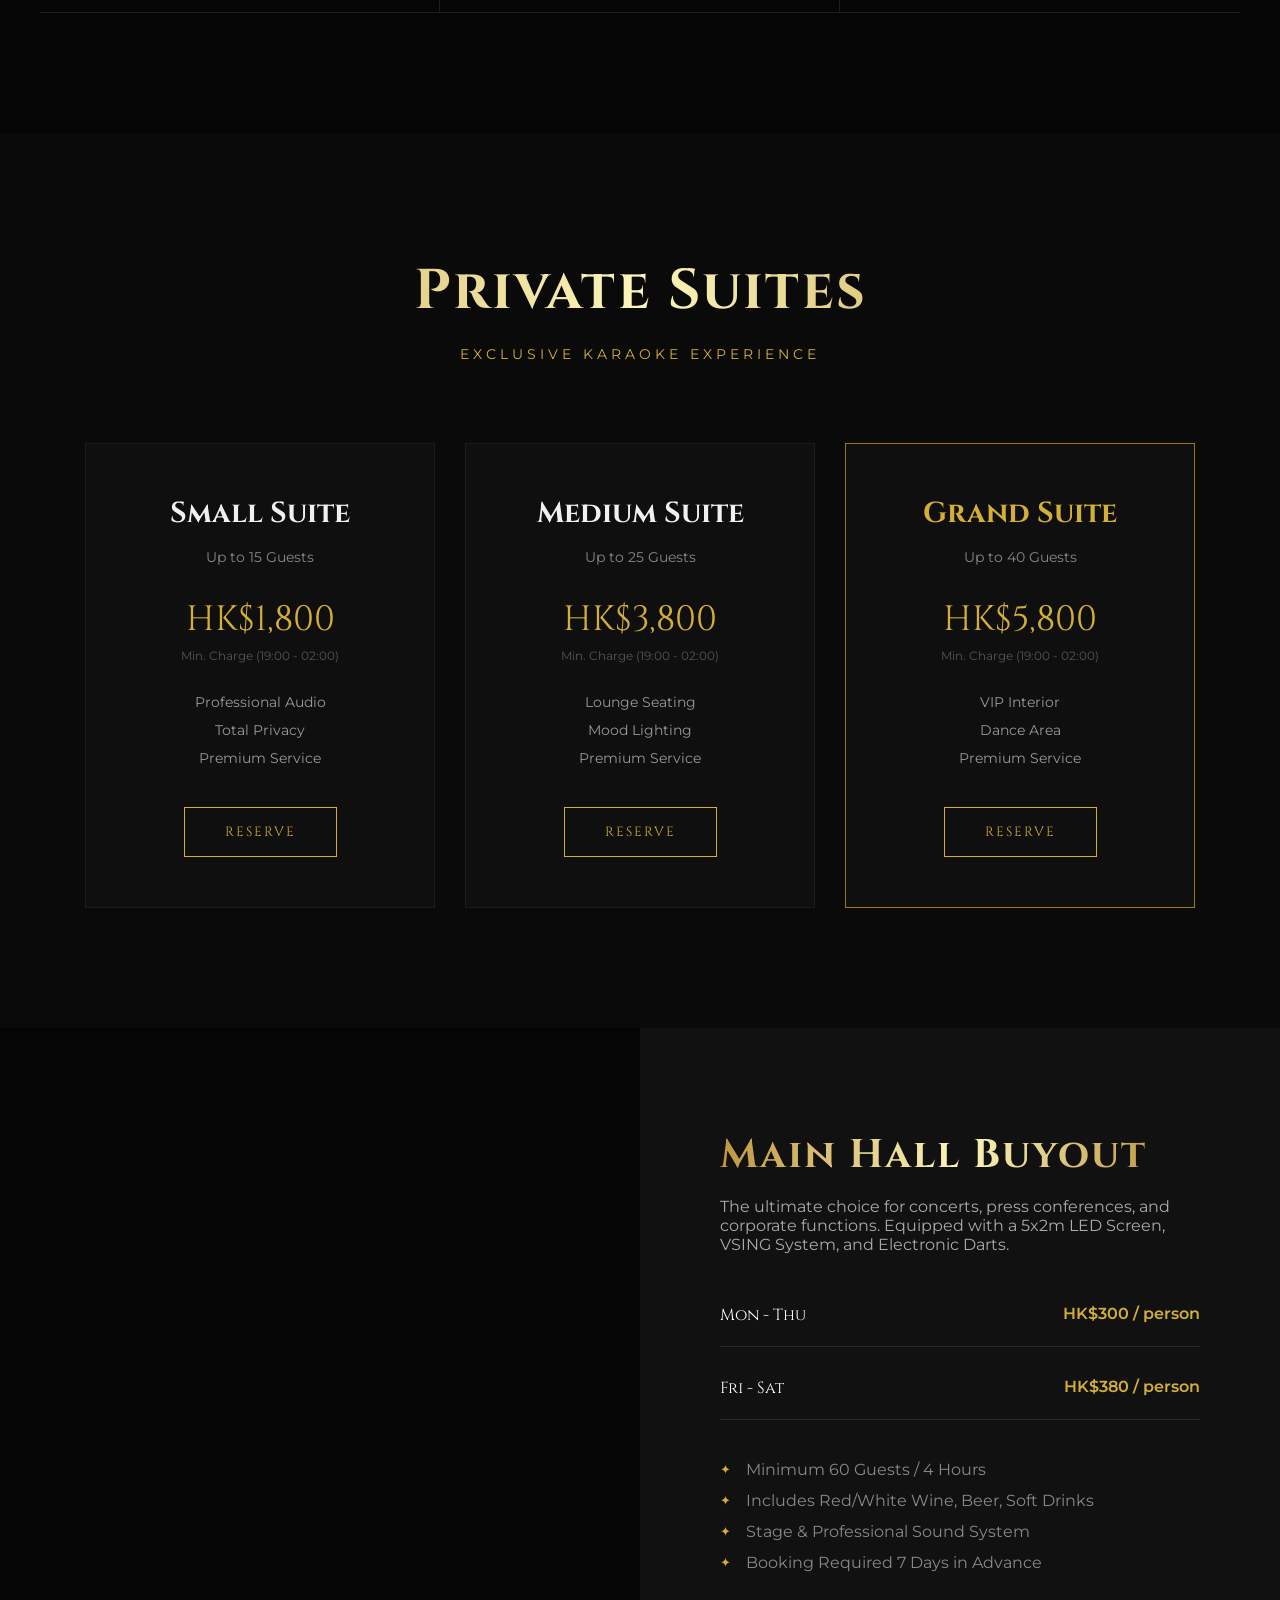
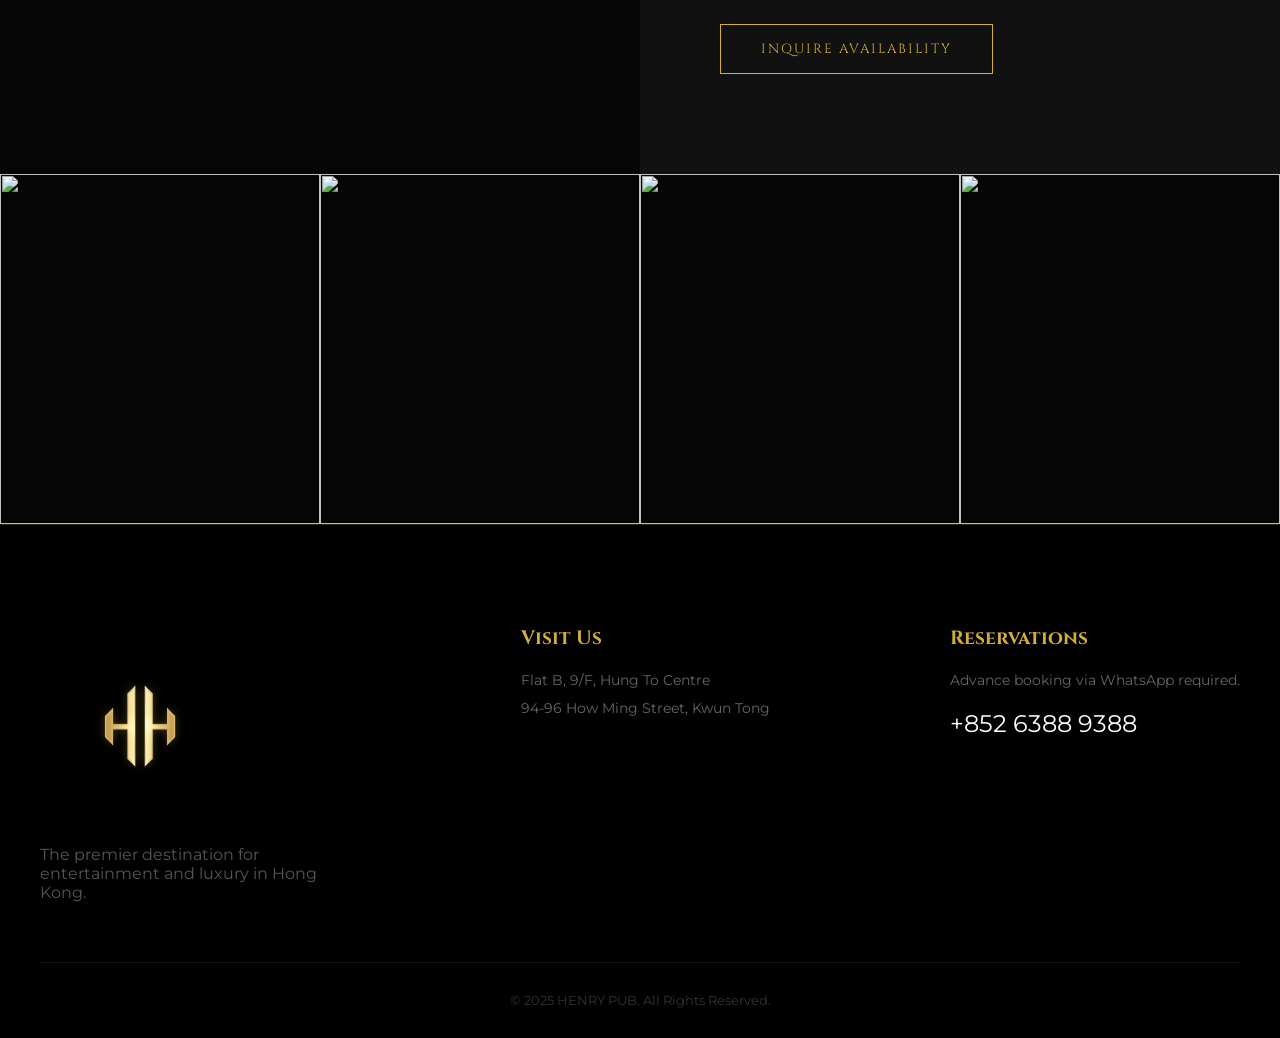
==== commit 6e6d37a4: "Feat: Added cinematic background slideshow to Hero section" ====
--- a/index.html
+++ b/index.html
@@ -51,6 +51,8 @@
 
     <!-- Mobile Nav Overlay (New - Paste this immediately AFTER the </header> tag) -->
     <div class="mobile-nav-overlay" id="mobileNav">
+      <!-- NEW: Exit Button -->
+      <div class="overlay-close" onclick="toggleMobileMenu()">&times;</div>
       <ul>
         <li>
           <a href="#about" onclick="toggleMobileMenu()" data-i18n="nav_about"
@@ -90,7 +92,7 @@
 
     <!-- HERO -->
     <section class="hero">
-      <div class="hero-bg"></div>
+      <div id="hero-slideshow" class="hero-bg-container"></div>
       <div class="hero-content">
         <h1>HENRY</h1>
         <p data-i18n="hero_subtitle">LUXURY PUB & VENUE • KWUN TONG</p>
@@ -261,6 +263,7 @@
             Includes Red/White Wine, Beer, Soft Drinks
           </li>
           <li data-i18n="venue_feat_3">Stage & Professional Sound System</li>
+          <li data-i18n="venue_feat_4">Booking Required 7 Days in Advance</li>
         </ul>
 
         <button
--- a/style.css
+++ b/style.css
@@ -318,6 +318,7 @@
 } /* Slightly larger in footer */
 
 /* --- 5. HERO SECTION --- */
+/* --- 5. HERO SECTION (UPDATED) --- */
 .hero {
   height: 100vh;
   width: 100%;
@@ -326,28 +327,42 @@
   justify-content: center;
   align-items: center;
   overflow: hidden;
-}
-
-.hero-bg {
+  background-color: #000; /* Fallback color */
+}
+
+.hero-bg-container {
   position: absolute;
   top: 0;
   left: 0;
   width: 100%;
   height: 100%;
-  background: url("https://images.unsplash.com/photo-1571607866388-6c4064842a64?q=80&w=2071&auto=format&fit=crop")
-    no-repeat center center/cover;
-  filter: brightness(0.4);
-  transform: scale(1.1);
-  transition: transform 10s ease;
-}
-
-.hero:hover .hero-bg {
+  z-index: 1;
+}
+
+.hero-slide {
+  position: absolute;
+  top: 0;
+  left: 0;
+  width: 100%;
+  height: 100%;
+  background-size: cover;
+  background-position: center;
+  opacity: 0;
   transform: scale(1);
-}
-
+  transition: opacity 1.5s ease-in-out, transform 6s linear;
+}
+
+/* When active: Visible and slowly zooming in */
+.hero-slide.active {
+  opacity: 0.6; /* Darkened slightly for text readability */
+  transform: scale(1.1); /* The Ken Burns Effect */
+  z-index: 2;
+}
+
+/* Ensure content sits on top of images */
 .hero-content {
   position: relative;
-  z-index: 2;
+  z-index: 10; /* Higher than slides */
   text-align: center;
 }
 
@@ -546,24 +561,24 @@
   margin-bottom: 10px;
 }
 
-/* --- 8. HALL BUYOUT --- */
+/* --- 8. HALL BUYOUT (RESPONSIVE FIX) --- */
 .hall-buyout {
   display: flex;
-  flex-wrap: wrap;
+  flex-wrap: wrap; /* Allows items to wrap to next line */
+  width: 100%;
 }
 
 .hall-img-side {
-  flex: 1;
-  min-width: 500px;
+  flex: 1 1 500px; /* Grow: 1, Shrink: 1, Basis: 500px */
   background: url("https://images.unsplash.com/photo-1470225620780-dba8ba36b745?q=80&w=2070&auto=format&fit=crop");
   background-size: cover;
   background-position: center;
   position: relative;
+  min-height: 400px; /* Ensure image has height even when empty */
 }
 
 .hall-content-side {
-  flex: 1;
-  min-width: 500px;
+  flex: 1 1 500px; /* Grow: 1, Shrink: 1, Basis: 500px */
   background: #111;
   padding: 100px 80px;
   display: flex;
@@ -603,6 +618,24 @@
   color: var(--gold-main);
   margin-right: 15px;
   font-size: 0.8rem;
+}
+
+/* --- MOBILE OVERRIDES FOR BUYOUT SECTION --- */
+@media (max-width: 900px) {
+  .hall-img-side {
+    flex: 1 1 100%; /* Force full width */
+    min-height: 300px; /* Smaller height for mobile */
+  }
+
+  .hall-content-side {
+    flex: 1 1 100%; /* Force full width */
+    padding: 60px 30px; /* Drastically reduce padding */
+    min-width: 0; /* Allow content to shrink properly */
+  }
+
+  .section-title {
+    font-size: 2.2rem; /* Prevent title from breaking layout */
+  }
 }
 
 /* --- 9. EVENTS GRID --- */
@@ -936,3 +969,49 @@
     display: flex;
   }
 }
+/* --- UPDATED EXIT BUTTON STYLES --- */
+.overlay-close {
+  position: absolute;
+  top: 30px;
+  right: 30px;
+
+  /* FORCE SQUARE SHAPE FOR PERFECT ROTATION */
+  width: 60px;
+  height: 60px;
+
+  /* Flexbox to center the X inside the square */
+  display: flex;
+  justify-content: center;
+  align-items: center;
+
+  font-size: 3.5rem;
+  color: var(--gold-main);
+  cursor: pointer;
+  z-index: 1600;
+
+  /* Ensure rotation happens from the exact center */
+  transform-origin: center center;
+  transition: all 0.4s ease;
+
+  /* Remove default margins that might offset the center */
+  margin: 0;
+  padding: 0;
+  line-height: 1; /* Neutralize line-height offsets */
+  font-family: sans-serif;
+}
+
+.overlay-close:hover {
+  color: #fff;
+  transform: rotate(90deg); /* Now spins perfectly in place */
+}
+
+/* Adjust for smaller screens */
+@media (max-width: 480px) {
+  .overlay-close {
+    top: 20px;
+    right: 20px;
+    width: 50px;
+    height: 50px;
+    font-size: 3rem;
+  }
+}
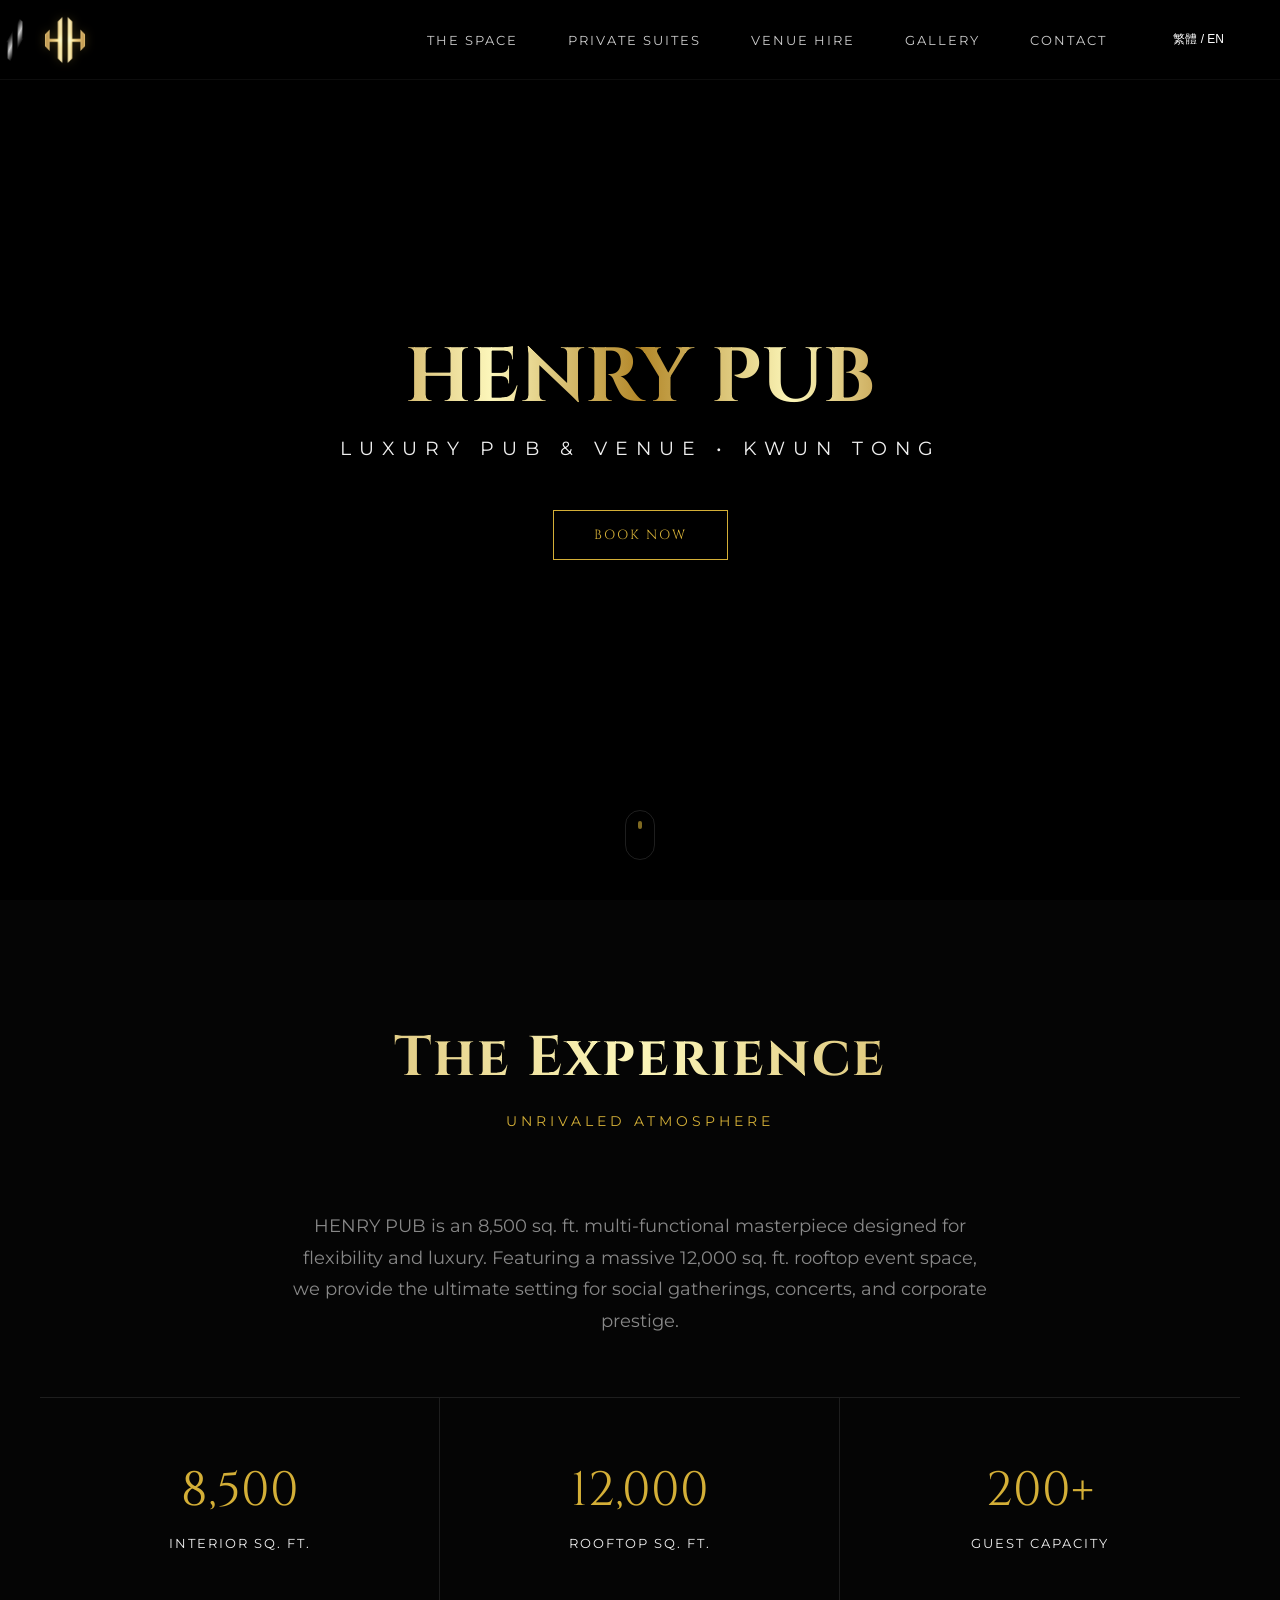
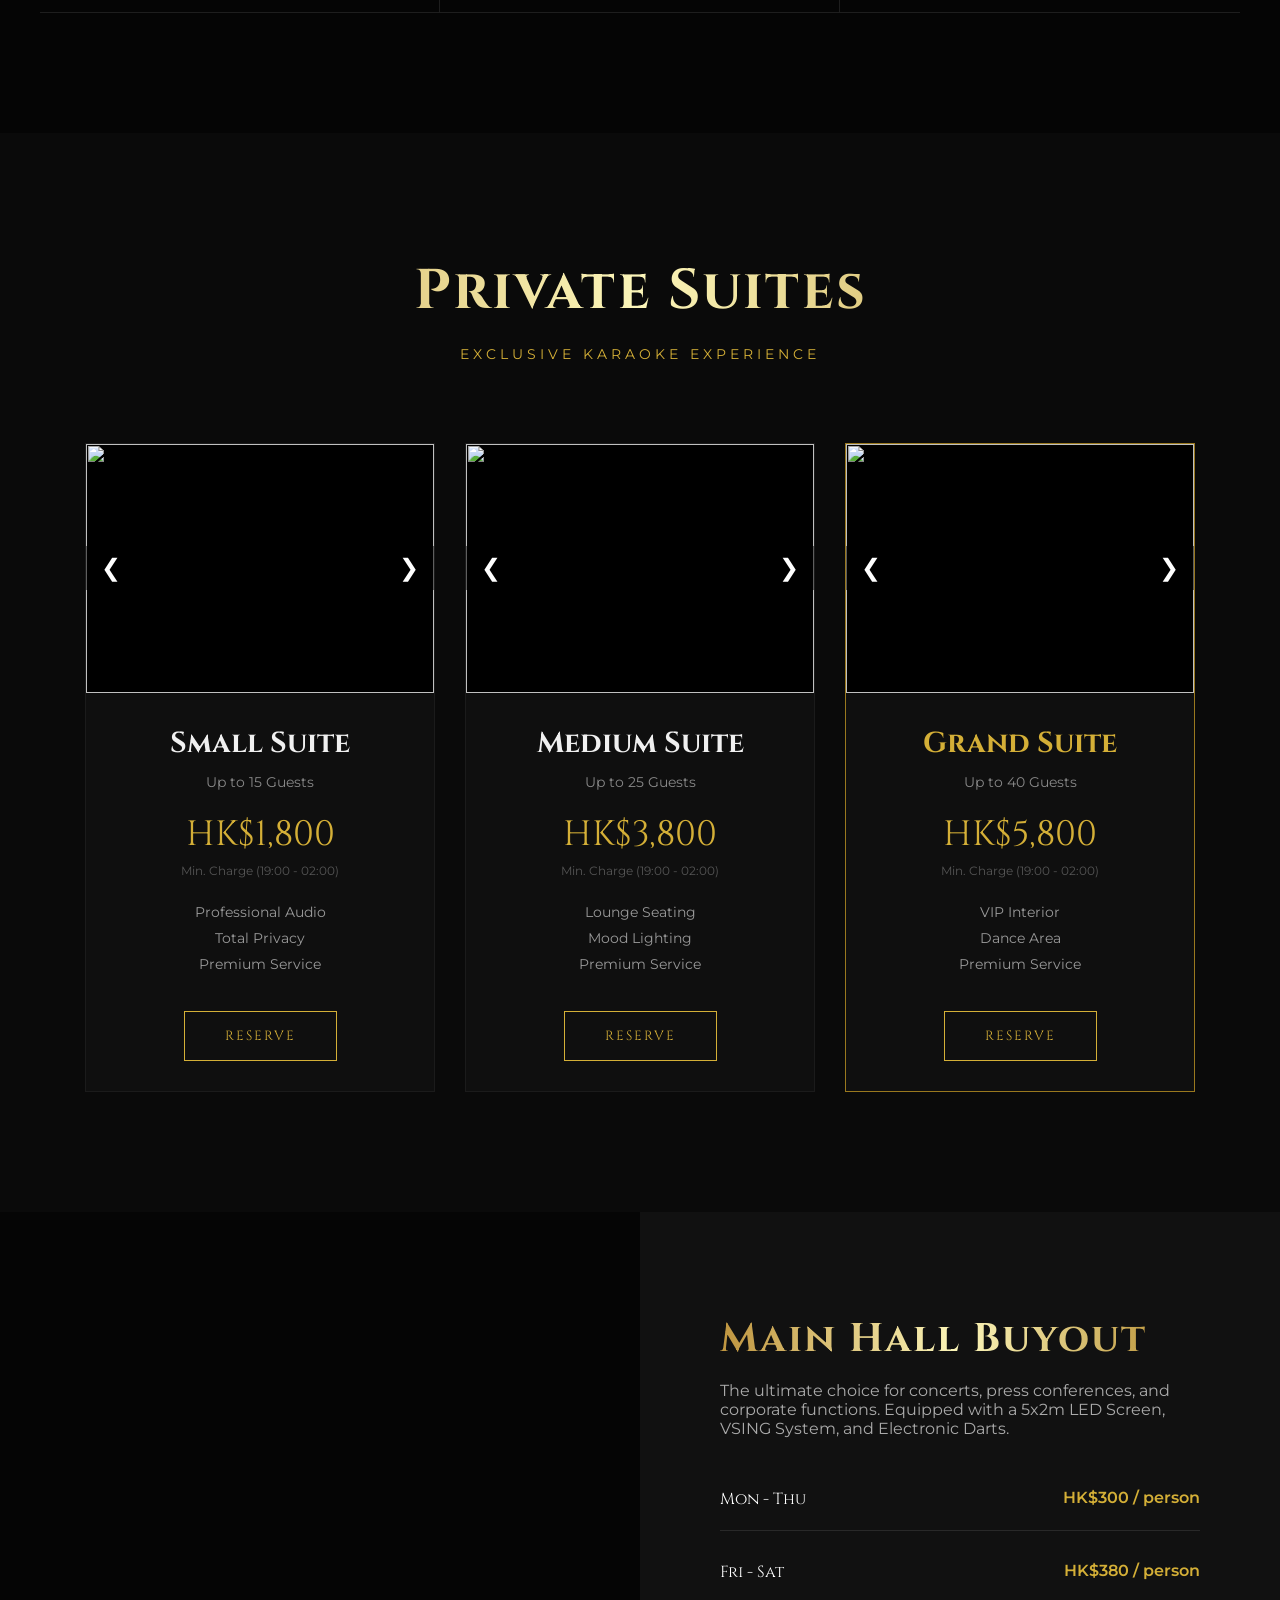
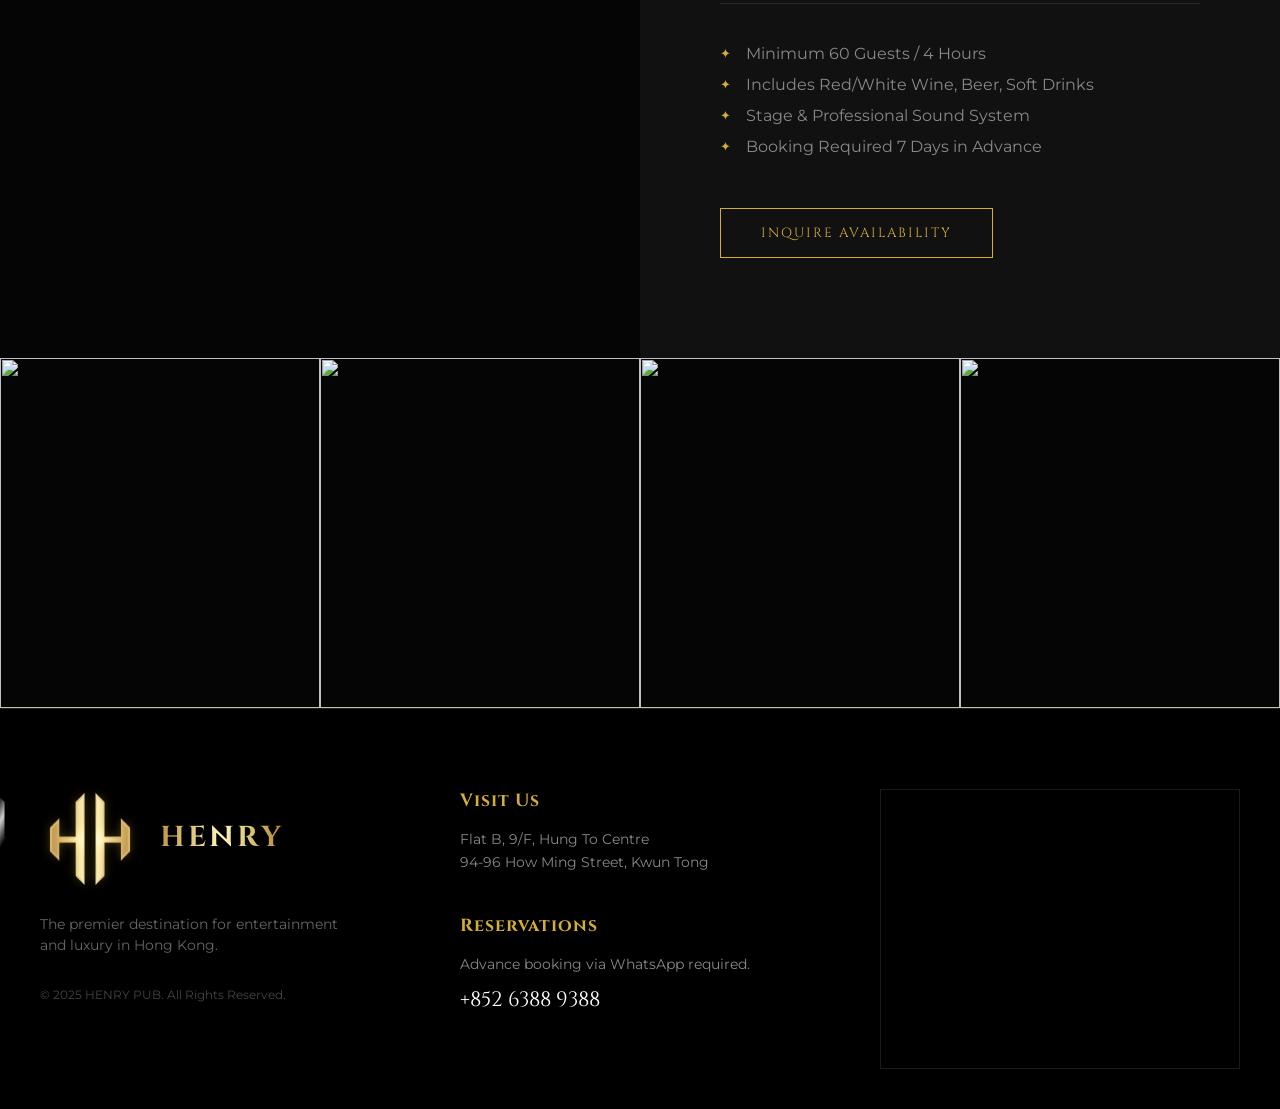
==== commit 17e4a9ac: "Safe save." ====
--- a/index.html
+++ b/index.html
@@ -94,7 +94,7 @@
     <section class="hero">
       <div id="hero-slideshow" class="hero-bg-container"></div>
       <div class="hero-content">
-        <h1>HENRY</h1>
+        <h1>HENRY PUB</h1>
         <p data-i18n="hero_subtitle">LUXURY PUB & VENUE • KWUN TONG</p>
         <div class="hero-btn-wrapper">
           <button onclick="openModal()" class="btn-luxury" data-i18n="hero_cta">
@@ -156,79 +156,60 @@
         <div class="cards-container">
           <!-- Small Room -->
           <div class="room-card">
-            <h3 class="room-title" data-i18n="room_s_title">Small Suite</h3>
-            <span class="room-capacity" data-i18n="room_s_cap"
-              >Up to 15 Guests</span
-            >
-            <div class="room-price" data-i18n="room_s_price">HK$1,800</div>
-            <span class="room-note" data-i18n="min_charge"
-              >Min. Charge (19:00 - 02:00)</span
-            >
-            <ul class="amenities-list">
-              <li data-i18n="feat_audio">Professional Audio</li>
-              <li data-i18n="feat_privacy">Total Privacy</li>
-              <li data-i18n="feat_service">Premium Service</li>
-            </ul>
-            <button
-              onclick="openModal('Small')"
-              class="btn-luxury"
-              data-i18n="btn_reserve"
-            >
-              Reserve
-            </button>
-          </div>
-
+            <!-- Slider sits at the top, edge-to-edge -->
+            <div class="room-slider-container" data-room-type="small"></div>
+            
+            <!-- Text content sits inside a padded wrapper -->
+            <div class="room-details">
+              <h3 class="room-title" data-i18n="room_s_title">Small Suite</h3>
+              <span class="room-capacity" data-i18n="room_s_cap">Up to 15 Guests</span>
+              <div class="room-price" data-i18n="room_s_price">HK$1,800</div>
+              <span class="room-note" data-i18n="min_charge">Min. Charge (19:00 - 02:00)</span>
+              <ul class="amenities-list">
+                <li data-i18n="feat_audio">Professional Audio</li>
+                <li data-i18n="feat_privacy">Total Privacy</li>
+                <li data-i18n="feat_service">Premium Service</li>
+              </ul>
+              <button onclick="openModal('Small')" class="btn-luxury" data-i18n="btn_reserve">Reserve</button>
+            </div>
+          </div>
+        
           <!-- Medium Room -->
           <div class="room-card">
-            <h3 class="room-title" data-i18n="room_m_title">Medium Suite</h3>
-            <span class="room-capacity" data-i18n="room_m_cap"
-              >Up to 25 Guests</span
-            >
-            <div class="room-price" data-i18n="room_m_price">HK$3,800</div>
-            <span class="room-note" data-i18n="min_charge"
-              >Min. Charge (19:00 - 02:00)</span
-            >
-            <ul class="amenities-list">
-              <li data-i18n="feat_lounge">Lounge Seating</li>
-              <li data-i18n="feat_light">Mood Lighting</li>
-              <li data-i18n="feat_service">Premium Service</li>
-            </ul>
-            <button
-              onclick="openModal('Medium')"
-              class="btn-luxury"
-              data-i18n="btn_reserve"
-            >
-              Reserve
-            </button>
-          </div>
-
+            <div class="room-slider-container" data-room-type="medium"></div>
+            
+            <div class="room-details">
+              <h3 class="room-title" data-i18n="room_m_title">Medium Suite</h3>
+              <span class="room-capacity" data-i18n="room_m_cap">Up to 25 Guests</span>
+              <div class="room-price" data-i18n="room_m_price">HK$3,800</div>
+              <span class="room-note" data-i18n="min_charge">Min. Charge (19:00 - 02:00)</span>
+              <ul class="amenities-list">
+                <li data-i18n="feat_lounge">Lounge Seating</li>
+                <li data-i18n="feat_light">Mood Lighting</li>
+                <li data-i18n="feat_service">Premium Service</li>
+              </ul>
+              <button onclick="openModal('Medium')" class="btn-luxury" data-i18n="btn_reserve">Reserve</button>
+            </div>
+          </div>
+        
           <!-- Large Room -->
-          <div class="room-card" style="border-color: var(--gold-dark)">
-            <h3 class="room-title text-gold" data-i18n="room_l_title">
-              Grand Suite
-            </h3>
-            <span class="room-capacity" data-i18n="room_l_cap"
-              >Up to 40 Guests</span
-            >
-            <div class="room-price" data-i18n="room_l_price">HK$5,800</div>
-            <span class="room-note" data-i18n="min_charge"
-              >Min. Charge (19:00 - 02:00)</span
-            >
-            <ul class="amenities-list">
-              <li data-i18n="feat_vip">VIP Interior</li>
-              <li data-i18n="feat_dance">Dance Area</li>
-              <li data-i18n="feat_service">Premium Service</li>
-            </ul>
-            <button
-              onclick="openModal('Grand')"
-              class="btn-luxury"
-              data-i18n="btn_reserve"
-            >
-              Reserve
-            </button>
-          </div>
-        </div>
-      </div>
+          <div class="room-card" style="border-color: var(--gold-dark);">
+            <div class="room-slider-container" data-room-type="grand"></div>
+            
+            <div class="room-details">
+              <h3 class="room-title text-gold" data-i18n="room_l_title">Grand Suite</h3>
+              <span class="room-capacity" data-i18n="room_l_cap">Up to 40 Guests</span>
+              <div class="room-price" data-i18n="room_l_price">HK$5,800</div>
+              <span class="room-note" data-i18n="min_charge">Min. Charge (19:00 - 02:00)</span>
+              <ul class="amenities-list">
+                <li data-i18n="feat_vip">VIP Interior</li>
+                <li data-i18n="feat_dance">Dance Area</li>
+                <li data-i18n="feat_service">Premium Service</li>
+              </ul>
+              <button onclick="openModal('Grand')" class="btn-luxury" data-i18n="btn_reserve">Reserve</button>
+            </div>
+          </div>
+        </div>
     </section>
 
     <!-- VENUE BUYOUT -->
@@ -323,36 +304,59 @@
     <footer id="contact">
       <div class="container">
         <div class="footer-content">
-          <div class="footer-logo">
-            <div class="logo-anim">
-              <!-- UPDATED PATH -->
-              <img src="sources/logo.png" alt="HENRY Logo" />
-            </div>
-            <p
-              style="max-width: 300px; color: #555; margin-top: 20px"
-              data-i18n="footer_tag"
-            >
+          
+          <!-- COLUMN 1: IDENTITY (UPDATED) -->
+          <div class="footer-col brand-col">
+            
+            <!-- BRAND LOCKUP: LOGO + TEXT -->
+            <div class="footer-brand-lockup">
+              <div class="logo-anim footer-logo-size">
+                <img src="sources/logo.png" alt="HENRY Logo" />
+              </div>
+              <span class="footer-brand-text text-gradient">HENRY</span>
+            </div>
+
+            <p class="footer-tag" data-i18n="footer_tag">
               The premier destination for entertainment and luxury in Hong Kong.
             </p>
-          </div>
-
-          <div class="footer-info">
-            <h4 data-i18n="contact_title">Visit Us</h4>
-            <p data-i18n="address_1">Flat B, 9/F, Hung To Centre</p>
-            <p data-i18n="address_2">94-96 How Ming Street, Kwun Tong</p>
-          </div>
-
-          <div class="footer-info">
-            <h4 data-i18n="reserve_title">Reservations</h4>
-            <p data-i18n="reserve_text">
-              Advance booking via WhatsApp required.
-            </p>
-            <a href="https://wa.me/85263889388" class="contact-number"
-              >+852 6388 9388</a
-            >
-          </div>
-        </div>
-        <div class="copyright">&copy; 2025 HENRY PUB. All Rights Reserved.</div>
+            <div class="copyright mobile-hide">&copy; 2025 HENRY PUB. All Rights Reserved.</div>
+          </div>
+    
+          <!-- COLUMN 2: INFORMATION (Merged Address & Contact) -->
+          <div class="footer-col info-col">
+            <div class="info-group">
+              <h4 data-i18n="contact_title">Visit Us</h4>
+              <p data-i18n="address_1">Flat B, 9/F, Hung To Centre</p>
+              <p data-i18n="address_2">94-96 How Ming Street, Kwun Tong</p>
+            </div>
+    
+            <div class="info-group">
+              <h4 data-i18n="reserve_title">Reservations</h4>
+              <p data-i18n="reserve_text">Advance booking via WhatsApp required.</p>
+              <a href="https://wa.me/85263889388" class="contact-number">+852 6388 9388</a>
+            </div>
+          </div>
+    
+          <!-- COLUMN 3: MAP (Dedicated Space) -->
+          <div class="footer-col map-col">
+            <div class="map-frame">
+              <!-- UPDATED URL: Specific query for "Hung To Centre" -->
+              <iframe 
+                src="https://www.google.com/maps/embed?pb=!1m18!1m12!1m3!1d3691.026697858342!2d114.2186729760777!3d22.314835679676646!2m3!1f0!2f0!3f0!3m2!1i1024!2i768!4f13.1!3m3!1m2!1s0x340401487d60515d%3A0x696803730796328!2sHung%20To%20Centre!5e0!3m2!1sen!2shk!4v1709224500000!5m2!1sen!2shk" 
+                width="100%" 
+                height="100%" 
+                style="border:0;" 
+                allowfullscreen="" 
+                loading="lazy" 
+                referrerpolicy="no-referrer-when-downgrade">
+              </iframe>
+            </div>
+          </div>
+    
+        </div>
+        
+        <!-- Mobile copyright fallback -->
+        <div class="copyright mobile-show">&copy; 2025 HENRY PUB. All Rights Reserved.</div>
       </div>
     </footer>
 
--- a/style.css
+++ b/style.css
@@ -24,8 +24,14 @@
     #aa771c
   );
 
-  --font-display: "Cinzel", serif;
-  --font-body: "Montserrat", sans-serif;
+  /* UPDATED FONT STACKS */
+  /* 1. Display: Cinzel for English + Songti/Serif for Chinese Headings */
+  --font-display: "Cinzel", "Songti SC", "STSong", "Noto Serif SC", "SimSun",
+    serif;
+
+  /* 2. Body: Montserrat for English + PingFang/Sans for Chinese Text */
+  --font-body: "Montserrat", "PingFang SC", "Heiti SC", "Noto Sans SC",
+    "Microsoft YaHei", sans-serif;
 
   --nav-height: 80px;
   --transition-smooth: all 0.6s cubic-bezier(0.22, 1, 0.36, 1);
@@ -44,10 +50,11 @@
   background-color: var(--bg-dark);
   color: var(--text-main);
   font-family: var(--font-body);
+  /* NEW: Prevent horizontal scroll */
   overflow-x: hidden;
+  width: 100%;
   -webkit-font-smoothing: antialiased;
 }
-
 a {
   text-decoration: none;
   color: inherit;
@@ -207,7 +214,7 @@
 /* Language Switcher */
 .lang-switch {
   cursor: pointer;
-  border: 1px solid rgba(255, 255, 255, 0.3);
+  border: 1px solid transparent;
   padding: 5px 15px;
   font-size: 0.75rem;
   text-transform: uppercase;
@@ -309,12 +316,13 @@
 
 /* SIZING: Adjusted for the new vertical aspect ratio */
 header .logo-anim {
+  height: 50px;
+  width: 50px;
+}
+footer .logo-anim {
+  display: relative;
   height: 100px;
   width: 100px;
-}
-footer .logo-anim {
-  height: 200px;
-  width: 200px;
 } /* Slightly larger in footer */
 
 /* --- 5. HERO SECTION --- */
@@ -482,7 +490,7 @@
   letter-spacing: 2px;
 }
 
-/* --- 7. ROOMS (CARDS) --- */
+/* --- 7. ROOMS (CARDS) - FIXED LAYOUT --- */
 .rooms {
   background: #0a0a0a;
 }
@@ -496,25 +504,17 @@
 
 .room-card {
   background: var(--bg-card);
-  width: 350px;
-  padding: 50px 30px;
+  width: 100%;
+  max-width: 350px;
+  /* REMOVED PADDING HERE so slider touches edges */
+  padding: 0;
   text-align: center;
   border: 1px solid rgba(255, 255, 255, 0.05);
   position: relative;
   transition: var(--transition-smooth);
   overflow: hidden;
-}
-
-.room-card::before {
-  content: "";
-  position: absolute;
-  top: 0;
-  left: 0;
-  width: 100%;
-  height: 2px;
-  background: var(--gold-gradient);
-  transform: scaleX(0);
-  transition: var(--transition-smooth);
+  display: flex;
+  flex-direction: column; /* Stack slider and details vertically */
 }
 
 .room-card:hover {
@@ -522,19 +522,81 @@
   box-shadow: 0 20px 40px rgba(0, 0, 0, 0.4);
   border-color: rgba(212, 175, 55, 0.3);
 }
-.room-card:hover::before {
-  transform: scaleX(1);
-}
-
+
+/* New Wrapper for Text Content */
+.room-details {
+  padding: 30px; /* Padding moved here */
+  flex: 1;
+  display: flex;
+  flex-direction: column;
+  align-items: center;
+}
+
+/* --- SLIDER STYLES (FIXED HEIGHT) --- */
+.room-slider-container {
+  position: relative;
+  width: 100%;
+  height: 250px; /* STRICT HEIGHT ENFORCEMENT */
+  overflow: hidden;
+  background: #000;
+  border-bottom: 1px solid rgba(255, 255, 255, 0.05);
+}
+
+.room-slide {
+  position: absolute;
+  top: 0;
+  left: 0;
+  width: 100%;
+  height: 100%; /* Fill the 250px container */
+  object-fit: cover; /* Crop image nicely, don't stretch */
+  opacity: 0;
+  transition: opacity 0.5s ease;
+}
+
+.room-slide.active {
+  opacity: 1;
+  z-index: 1;
+}
+
+/* Navigation Arrows */
+.slider-nav {
+  position: absolute;
+  top: 50%;
+  transform: translateY(-50%);
+  color: #fff;
+  font-size: 1.5rem;
+  padding: 10px 15px;
+  cursor: pointer;
+  z-index: 10;
+  background: rgba(0, 0, 0, 0.5); /* Darker background for visibility */
+  transition: 0.3s;
+  -webkit-user-select: none;
+  user-select: none;
+  line-height: 1;
+}
+
+.slider-nav:hover {
+  background: var(--gold-main);
+  color: #000;
+}
+
+.slider-nav.prev {
+  left: 0;
+}
+.slider-nav.next {
+  right: 0;
+}
+
+/* Text Styles */
 .room-title {
   font-family: var(--font-display);
   font-size: 1.8rem;
-  margin-bottom: 15px;
+  margin-bottom: 10px;
 }
 .room-capacity {
   color: var(--text-muted);
   font-size: 0.9rem;
-  margin-bottom: 30px;
+  margin-bottom: 20px;
   display: block;
 }
 
@@ -548,17 +610,17 @@
 .room-note {
   font-size: 0.75rem;
   color: #555;
+  margin-bottom: 25px;
+  display: block;
+}
+
+.amenities-list {
   margin-bottom: 30px;
-  display: block;
-}
-
-.amenities-list {
-  margin-bottom: 40px;
   font-size: 0.9rem;
   color: #999;
 }
 .amenities-list li {
-  margin-bottom: 10px;
+  margin-bottom: 8px;
 }
 
 /* --- 8. HALL BUYOUT (RESPONSIVE FIX) --- */
@@ -691,46 +753,193 @@
   transform: translateY(0);
 }
 
-/* --- 10. FOOTER --- */
+/* --- 10. FOOTER (COMPLETE REDESIGN) --- */
 footer {
   background: #000;
-  padding: 100px 0 30px;
+  padding: 80px 0 40px;
   border-top: 1px solid rgba(212, 175, 55, 0.2);
-}
-
+  position: relative;
+  z-index: 10;
+}
+
+/* THE GRID SYSTEM */
 .footer-content {
-  display: flex;
-  justify-content: space-between;
+  display: grid;
+  grid-template-columns: 1fr 1fr 1fr; /* 3 Columns: Brand, Info, Map */
+  gap: 60px;
+  align-items: start;
+  margin-bottom: 0;
+}
+
+/* --- COLUMN 1: BRAND IDENTITY --- */
+.brand-col {
+  display: flex;
+  flex-direction: column;
   align-items: flex-start;
-  margin-bottom: 60px;
-}
-
-.footer-info h4 {
-  color: var(--gold-main);
+}
+
+/* Brand Lockup: Holds the Logo Image + "HENRY" Text */
+.footer-brand-lockup {
+  display: flex;
+  align-items: center; /* Mathematical vertical center */
+  gap: 20px;
+  margin-bottom: 25px;
+}
+
+/* "HENRY" Text Styling */
+.footer-brand-text {
   font-family: var(--font-display);
-  margin-bottom: 20px;
-  font-size: 1.2rem;
-}
-
-.footer-info p {
+  font-size: 1.8rem;
+  font-weight: 700;
+  line-height: 1;
+  letter-spacing: 3px;
+}
+
+.footer-tag {
   color: #666;
-  margin-bottom: 10px;
+  font-size: 0.85rem;
+  line-height: 1.6;
+  max-width: 300px;
+}
+
+/* --- COLUMN 2: INFO (Address + Reservations) --- */
+.info-col {
+  display: flex;
+  flex-direction: column;
+  gap: 40px;
+}
+
+.info-group h4 {
+  color: var(--gold-main);
+  font-family: var(--font-display);
+  font-size: 1.1rem;
+  margin-bottom: 15px;
+  letter-spacing: 1px;
+}
+
+.info-group p {
+  color: #888;
   font-size: 0.9rem;
+  line-height: 1.6;
+  margin: 0;
 }
 
 .contact-number {
-  font-size: 1.5rem;
+  display: inline-block;
+  font-family: var(--font-display);
+  font-size: 1.3rem;
   color: #fff;
-  margin: 20px 0;
-  display: block;
-}
-
+  margin-top: 10px;
+  position: relative;
+}
+.contact-number::after {
+  content: "";
+  position: absolute;
+  bottom: -2px;
+  left: 0;
+  width: 0;
+  height: 1px;
+  background: var(--gold-main);
+  transition: 0.3s;
+}
+.contact-number:hover::after {
+  width: 100%;
+}
+.contact-number:hover {
+  color: var(--gold-main);
+}
+
+/* --- COLUMN 3: MAP --- */
+.map-frame {
+  width: 100%;
+  height: 280px;
+  border: 1px solid rgba(255, 255, 255, 0.1);
+  position: relative;
+  overflow: hidden;
+  transition: all 0.5s ease;
+}
+
+.map-frame iframe {
+  width: 100%;
+  height: 100%;
+  /* Dark Mode Filter */
+  filter: grayscale(100%) invert(92%) contrast(83%);
+  transition: filter 0.5s ease;
+}
+
+.map-frame:hover {
+  border-color: var(--gold-main);
+  box-shadow: 0 0 30px rgba(0, 0, 0, 0.5);
+}
+.map-frame:hover iframe {
+  filter: grayscale(80%) invert(92%) contrast(90%);
+}
+
+/* --- COPYRIGHT --- */
 .copyright {
-  text-align: center;
-  color: #333;
-  font-size: 0.8rem;
-  padding-top: 30px;
-  border-top: 1px solid #111;
+  font-size: 0.75rem;
+  color: #444;
+  margin-top: 30px;
+}
+.mobile-show {
+  display: none;
+}
+
+/* --- RESPONSIVE ADJUSTMENTS --- */
+@media (max-width: 1024px) {
+  .footer-content {
+    grid-template-columns: 1fr 1fr; /* 2 Columns */
+    gap: 40px;
+  }
+  .map-col {
+    grid-column: span 2; /* Map takes full width at bottom */
+  }
+  .map-frame {
+    height: 250px;
+  }
+}
+
+@media (max-width: 768px) {
+  .footer-content {
+    display: flex;
+    flex-direction: column;
+    text-align: center;
+    gap: 50px;
+  }
+
+  .brand-col,
+  .info-col {
+    align-items: center;
+    width: 100%;
+  }
+
+  /* Stack Logo and Text on Mobile */
+  .footer-brand-lockup {
+    flex-direction: column;
+    gap: 15px;
+  }
+  .footer-logo-size {
+    height: 300px;
+    width: 300px;
+  }
+  .footer-brand-text {
+    font-size: 2rem;
+  }
+
+  .map-frame {
+    height: 300px;
+  }
+
+  .mobile-hide {
+    display: none;
+  }
+  .mobile-show {
+    display: block;
+    border-top: 1px solid #222;
+    width: 100%;
+    padding-top: 20px;
+    margin-top: 20px;
+  }
 }
 
 /* --- 11. MODAL STYLES --- */
@@ -968,6 +1177,24 @@
   .mobile-toggle {
     display: flex;
   }
+
+  /* NEW: Reduce side padding for mobile */
+  .container {
+    padding: 0 20px;
+  }
+
+  header {
+    padding: 0 20px;
+  }
+
+  header.scrolled {
+    padding: 15px 20px;
+  }
+
+  /* Ensure Hero text doesn't overflow */
+  .hero h1 {
+    font-size: 12vw; /* Use viewport width units for perfect fit */
+  }
 }
 /* --- UPDATED EXIT BUTTON STYLES --- */
 .overlay-close {
@@ -1015,3 +1242,50 @@
     font-size: 3rem;
   }
 }
+
+/* --- MAP INTEGRATION STYLES --- */
+
+.map-wrapper {
+  margin-top: 25px;
+  width: 200px;
+  height: 200px;
+  border: 1px solid rgba(212, 175, 55, 0.3); /* Subtle Gold Border */
+  overflow: hidden;
+  position: relative;
+  transition: border-color 0.3s ease;
+}
+
+.map-wrapper:hover {
+  border-color: var(--gold-main);
+}
+
+.map-wrapper iframe {
+  width: 100%;
+  height: 100%;
+  display: block;
+
+  /* 
+     THE PROFESSIONAL TOUCH:
+     1. Grayscale: Removes clashing colors (blue/green).
+     2. Invert: Turns white backgrounds black, black text white.
+     3. Contrast: Adjusts readability for the dark theme.
+  */
+  filter: grayscale(100%) invert(92%) contrast(83%);
+
+  /* Smooth transition if user hovers */
+  transition: filter 0.5s ease;
+}
+
+/* Optional: On hover, slightly reveal the map's original nature, 
+   or keep it dark. I prefer keeping it dark but slightly brighter for clarity. */
+.map-wrapper:hover iframe {
+  filter: grayscale(100%) invert(92%) contrast(100%);
+}
+
+/* Mobile Adjustment for the Map */
+@media (max-width: 768px) {
+  .map-wrapper {
+    width: 100%; /* Ensure it spans the mobile container */
+    height: 250px; /* Taller on mobile for better touch interaction */
+  }
+}
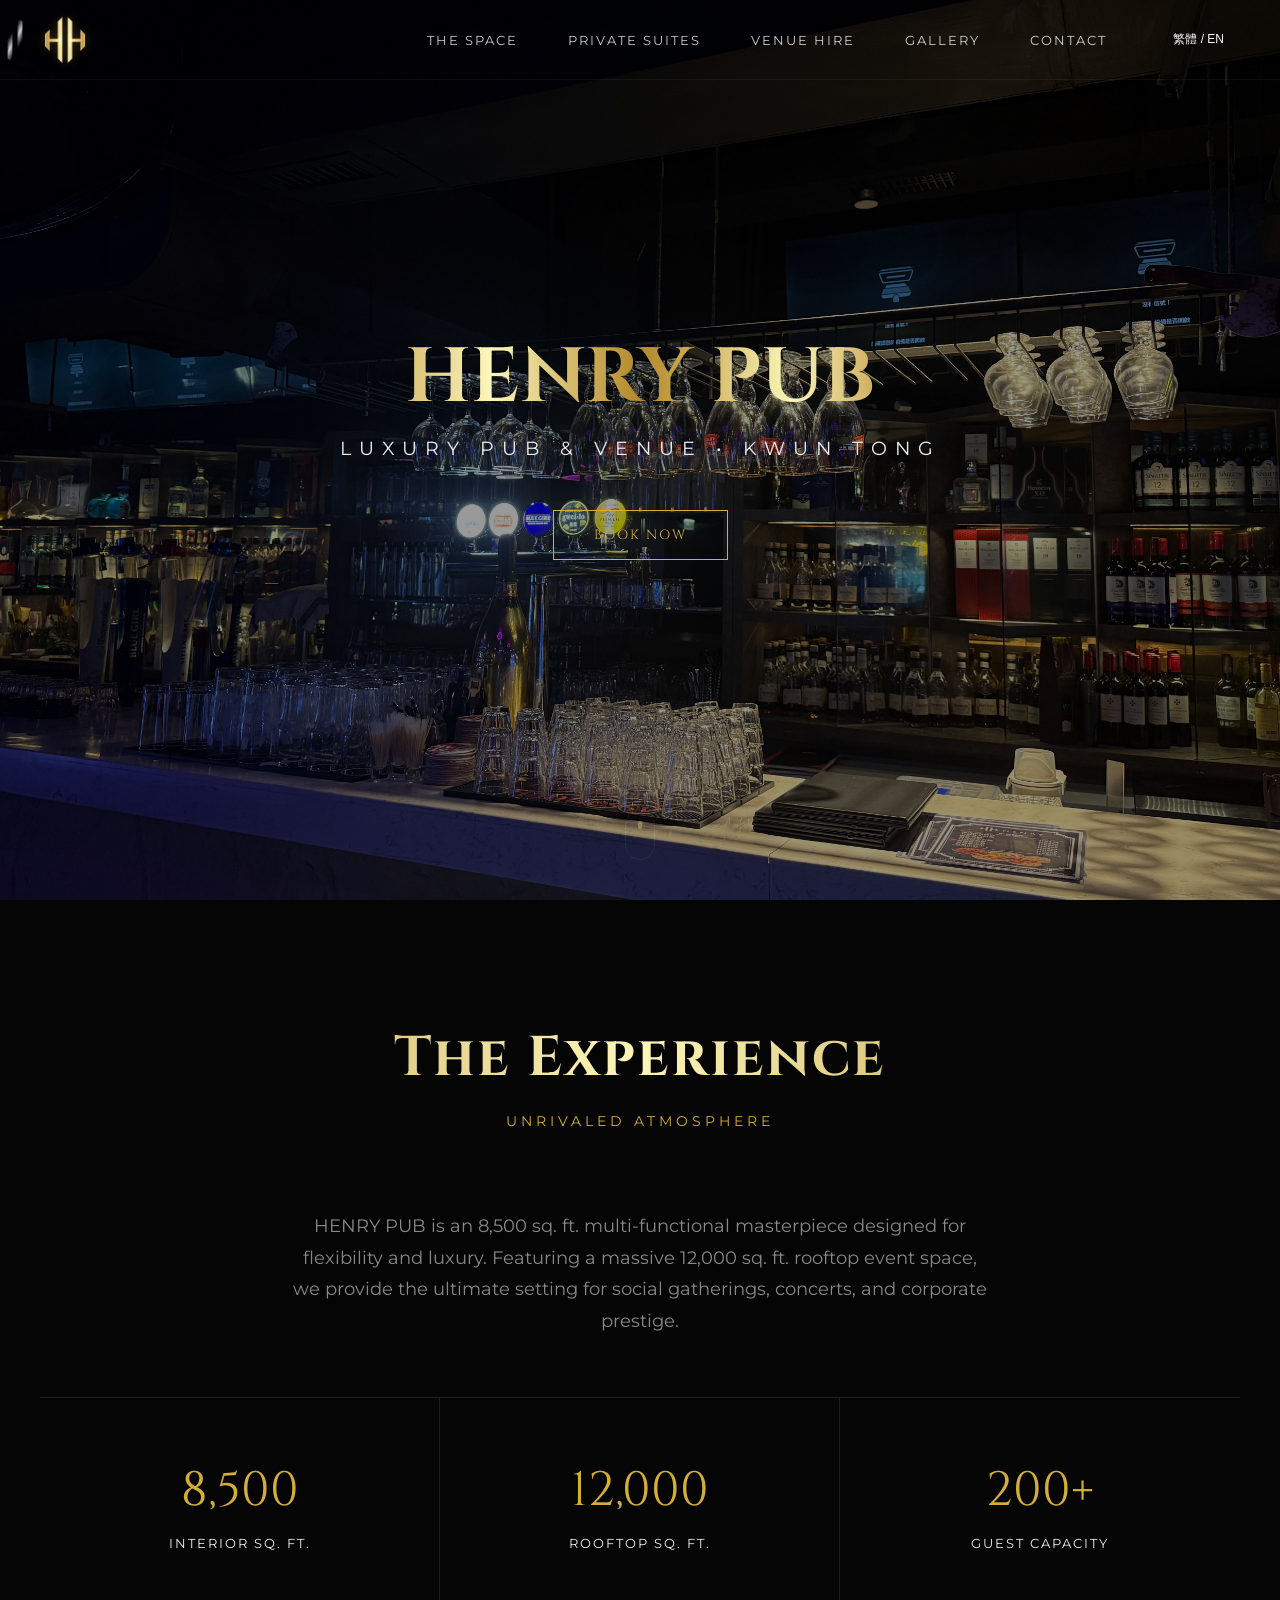
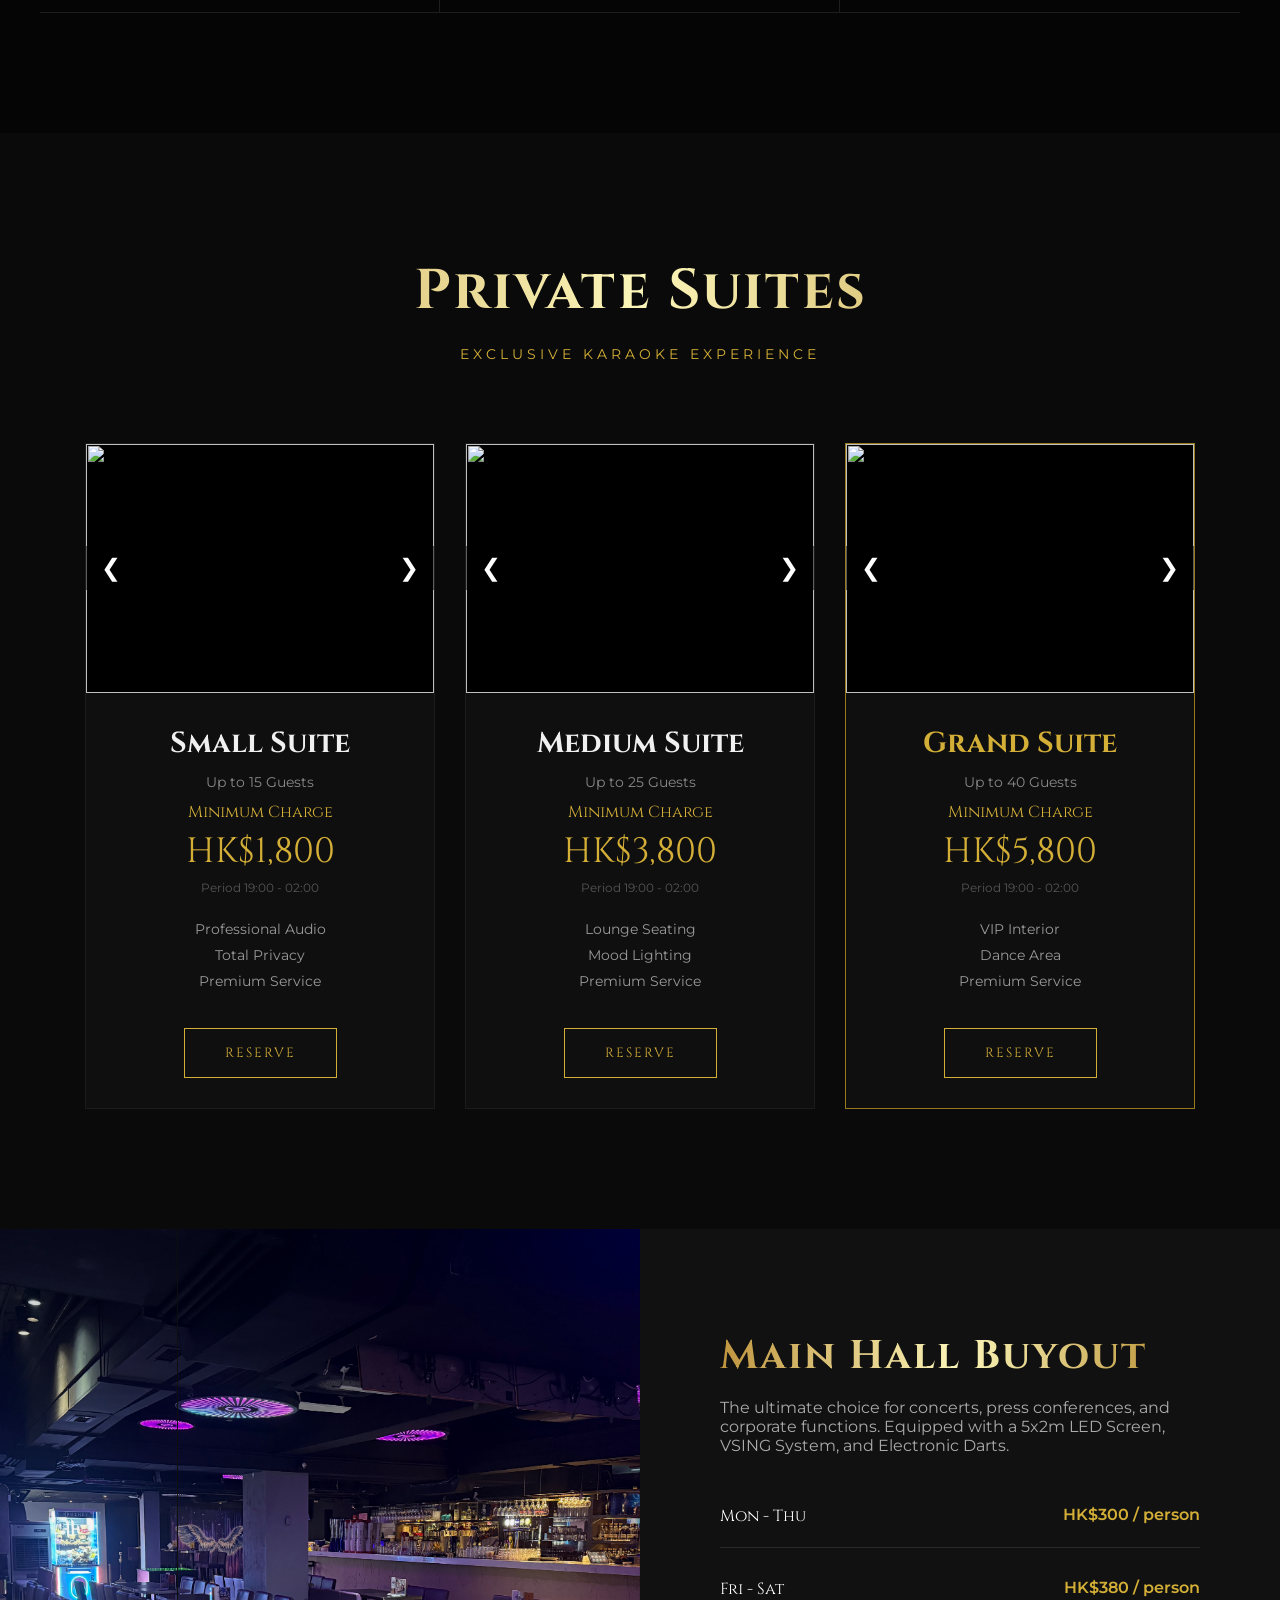
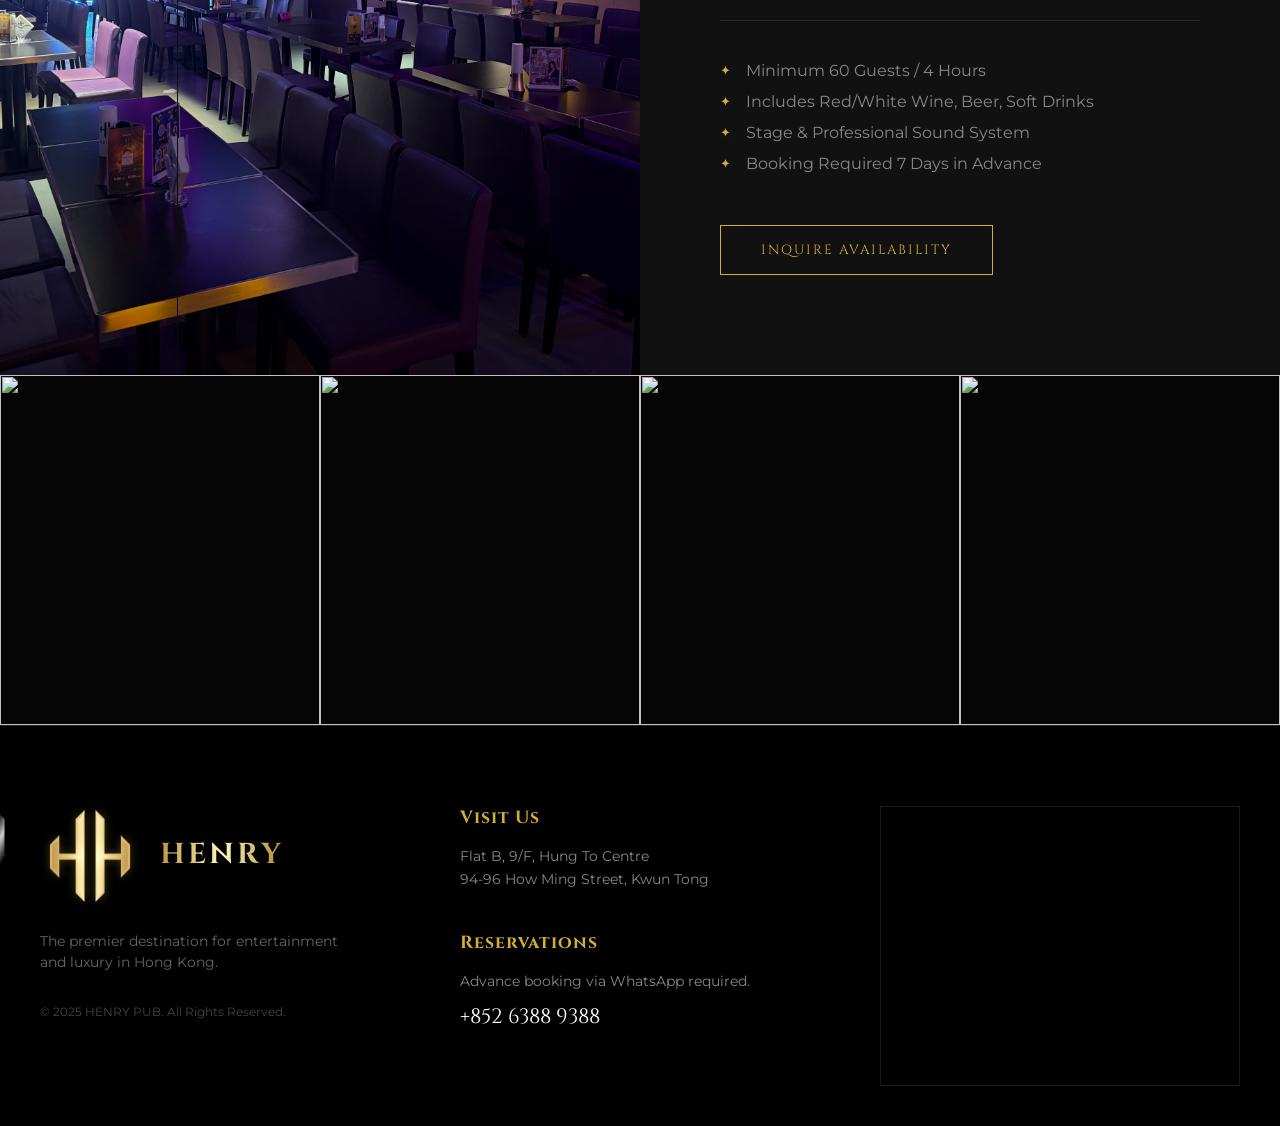
==== commit f425084c: "Update the private suite design." ====
--- a/index.html
+++ b/index.html
@@ -163,8 +163,9 @@
             <div class="room-details">
               <h3 class="room-title" data-i18n="room_s_title">Small Suite</h3>
               <span class="room-capacity" data-i18n="room_s_cap">Up to 15 Guests</span>
+              <div class="room-min-charge" data-i18n="min_charge">Minimum Charge</div>
               <div class="room-price" data-i18n="room_s_price">HK$1,800</div>
-              <span class="room-note" data-i18n="min_charge">Min. Charge (19:00 - 02:00)</span>
+              <span class="room-note" data-i18n="period">Period 19:00 - 02:00</span>
               <ul class="amenities-list">
                 <li data-i18n="feat_audio">Professional Audio</li>
                 <li data-i18n="feat_privacy">Total Privacy</li>
@@ -181,8 +182,9 @@
             <div class="room-details">
               <h3 class="room-title" data-i18n="room_m_title">Medium Suite</h3>
               <span class="room-capacity" data-i18n="room_m_cap">Up to 25 Guests</span>
+              <div class="room-min-charge" data-i18n="min_charge">Minimum Charge</div>
               <div class="room-price" data-i18n="room_m_price">HK$3,800</div>
-              <span class="room-note" data-i18n="min_charge">Min. Charge (19:00 - 02:00)</span>
+              <span class="room-note" data-i18n="period">Period 19:00 - 02:00</span>
               <ul class="amenities-list">
                 <li data-i18n="feat_lounge">Lounge Seating</li>
                 <li data-i18n="feat_light">Mood Lighting</li>
@@ -199,8 +201,9 @@
             <div class="room-details">
               <h3 class="room-title text-gold" data-i18n="room_l_title">Grand Suite</h3>
               <span class="room-capacity" data-i18n="room_l_cap">Up to 40 Guests</span>
+              <div class="room-min-charge" data-i18n="min_charge">Minimum Charge</div>
               <div class="room-price" data-i18n="room_l_price">HK$5,800</div>
-              <span class="room-note" data-i18n="min_charge">Min. Charge (19:00 - 02:00)</span>
+              <span class="room-note" data-i18n="period">Period 19:00 - 02:00</span>
               <ul class="amenities-list">
                 <li data-i18n="feat_vip">VIP Interior</li>
                 <li data-i18n="feat_dance">Dance Area</li>
@@ -214,7 +217,16 @@
 
     <!-- VENUE BUYOUT -->
     <section id="venue" class="hall-buyout">
-      <div class="hall-img-side"></div>
+        <!-- LEFT SIDE: ANIMATED IMAGE CONTAINER -->
+      <div class="hall-img-side">
+        <img 
+          src="./sources/main_venue/main_venue_v1.jpeg" 
+          alt="Main Hall Atmosphere" 
+          class="cinematic-hall-img"
+        >
+        <!-- Overlay to ensure text/mood consistency if needed -->
+        <div class="hall-overlay"></div>
+      </div>
       <div class="hall-content-side">
         <h2
           class="section-title text-gradient"
--- a/style.css
+++ b/style.css
@@ -355,16 +355,22 @@
   height: 100%;
   background-size: cover;
   background-position: center;
+
+  /* Default State (Hidden) */
   opacity: 0;
   transform: scale(1);
-  transition: opacity 1.5s ease-in-out, transform 6s linear;
-}
-
-/* When active: Visible and slowly zooming in */
+  z-index: 1; /* Sit behind */
+
+  /* Transition Logic */
+  /* Opacity fades in 1.5s. Transform (Zoom) takes 7s for the "Ken Burns" effect */
+  transition: opacity 1.5s ease-in-out, transform 7s linear;
+}
+
+/* When active: Visible, Zooming, and On Top */
 .hero-slide.active {
-  opacity: 0.6; /* Darkened slightly for text readability */
-  transform: scale(1.1); /* The Ken Burns Effect */
-  z-index: 2;
+  opacity: 0.6; /* Darkened for text readability */
+  transform: scale(1.15); /* Slow zoom destination */
+  z-index: 2; /* Sit on top of the fading out slide */
 }
 
 /* Ensure content sits on top of images */
@@ -502,25 +508,45 @@
   flex-wrap: wrap;
 }
 
+/* --- ROOM CARD STYLING --- */
 .room-card {
   background: var(--bg-card);
   width: 100%;
   max-width: 350px;
-  /* REMOVED PADDING HERE so slider touches edges */
   padding: 0;
   text-align: center;
   border: 1px solid rgba(255, 255, 255, 0.05);
-  position: relative;
+  position: relative; /* Essential for positioning the hover effect */
   transition: var(--transition-smooth);
-  overflow: hidden;
-  display: flex;
-  flex-direction: column; /* Stack slider and details vertically */
-}
-
+  overflow: hidden; /* Keeps the slider inside */
+  display: flex;
+  flex-direction: column;
+}
+
+/* 1. The "Lift" Effect */
 .room-card:hover {
-  transform: translateY(-10px);
-  box-shadow: 0 20px 40px rgba(0, 0, 0, 0.4);
-  border-color: rgba(212, 175, 55, 0.3);
+  transform: translateY(-10px); /* Moves card up */
+  box-shadow: 0 20px 50px rgba(0, 0, 0, 0.6); /* Deep luxury shadow */
+  border-color: rgba(212, 175, 55, 0.3); /* Subtle border highlight */
+}
+
+/* 2. The "Bottom Gold Line" Effect */
+.room-card::after {
+  content: "";
+  position: absolute;
+  bottom: 0;
+  left: 50%; /* Start from center */
+  transform: translateX(-50%); /* Center alignment */
+  width: 0%; /* Start hidden */
+  height: 4px; /* Thickness of the bar */
+  background: var(--gold-main); /* Luxury Gold Color */
+  transition: width 0.4s cubic-bezier(0.22, 1, 0.36, 1); /* Smooth easing */
+  z-index: 10; /* Ensure it sits on top of everything */
+}
+
+/* Expand the line on hover */
+.room-card:hover::after {
+  width: 100%;
 }
 
 /* New Wrapper for Text Content */
@@ -596,8 +622,15 @@
 .room-capacity {
   color: var(--text-muted);
   font-size: 0.9rem;
-  margin-bottom: 20px;
+  margin-bottom: 10px;
   display: block;
+}
+
+.room-min-charge {
+  font-family: var(--font-display);
+  font-size: 1rem;
+  color: var(--gold-main);
+  margin-bottom: 5px;
 }
 
 .room-price {
@@ -626,17 +659,58 @@
 /* --- 8. HALL BUYOUT (RESPONSIVE FIX) --- */
 .hall-buyout {
   display: flex;
-  flex-wrap: wrap; /* Allows items to wrap to next line */
-  width: 100%;
+  flex-wrap: wrap;
+  width: 100%;
+  background: #111; /* Fallback bg */
+  overflow: hidden; /* Keeps everything contained */
 }
 
 .hall-img-side {
-  flex: 1 1 500px; /* Grow: 1, Shrink: 1, Basis: 500px */
-  background: url("https://images.unsplash.com/photo-1470225620780-dba8ba36b745?q=80&w=2070&auto=format&fit=crop");
-  background-size: cover;
-  background-position: center;
+  flex: 1 1 500px;
   position: relative;
-  min-height: 400px; /* Ensure image has height even when empty */
+  min-height: 500px; /* Taller for better drama */
+  overflow: hidden; /* CRITICAL: Masks the zooming image */
+}
+
+.cinematic-hall-img {
+  width: 100%;
+  height: 100%;
+  object-fit: cover; /* Ensures no stretching */
+
+  /* The Animation: 25 seconds, infinite loop, smooth reversing */
+  animation: cinematicPan 25s ease-in-out infinite alternate;
+
+  /* Hardware acceleration for smoothness */
+  transform: translateZ(0);
+  will-change: transform;
+}
+
+/* This adds a vignette effect to make it look more "pub-like" and less raw */
+.hall-overlay {
+  position: absolute;
+  top: 0;
+  left: 0;
+  width: 100%;
+  height: 100%;
+  background: linear-gradient(
+    to bottom,
+    rgba(0, 0, 0, 0.2) 0%,
+    rgba(0, 0, 0, 0) 50%,
+    rgba(0, 0, 0, 0.4) 100%
+  );
+  z-index: 2;
+  pointer-events: none;
+}
+
+/* THE KEYFRAME ANIMATION */
+@keyframes cinematicPan {
+  0% {
+    transform: scale(1);
+  }
+  100% {
+    /* Slow Zoom In + Slight visual rotation for depth */
+    transform: scale(1.15);
+  }
 }
 
 .hall-content-side {
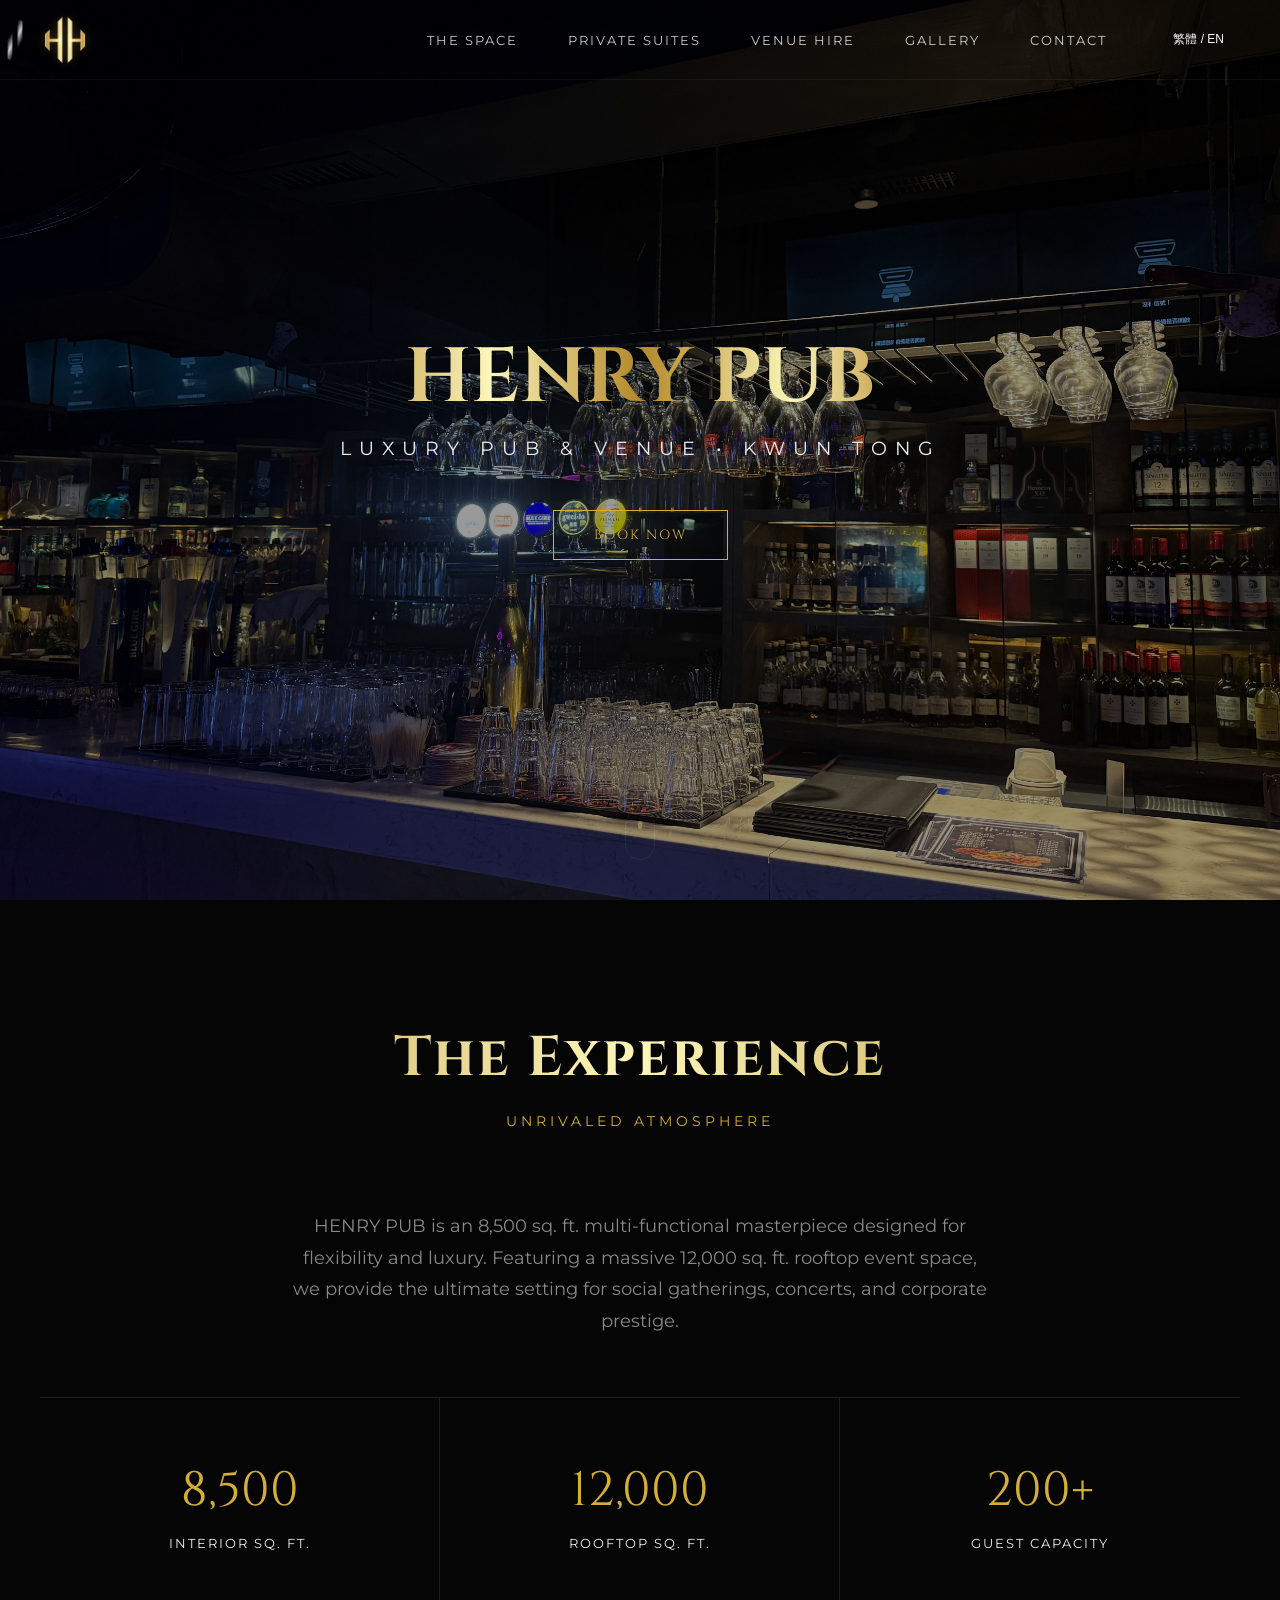
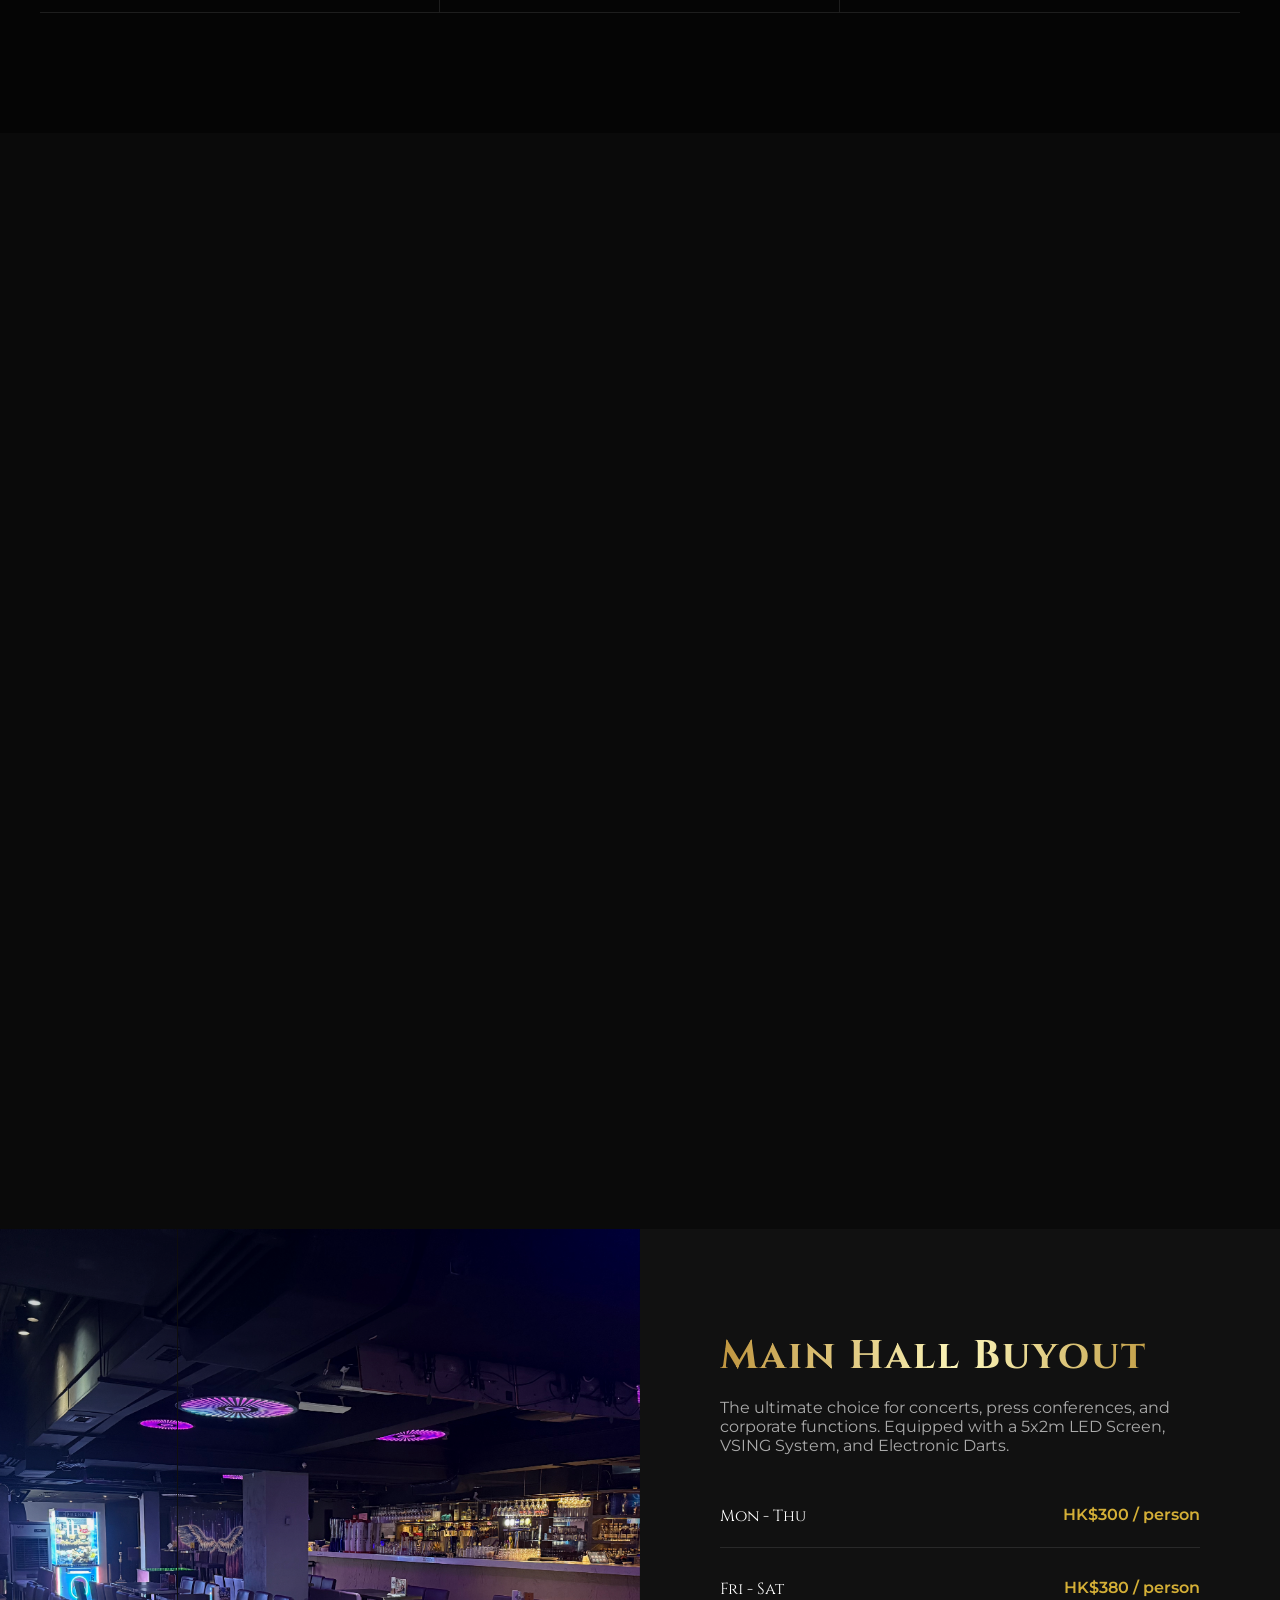
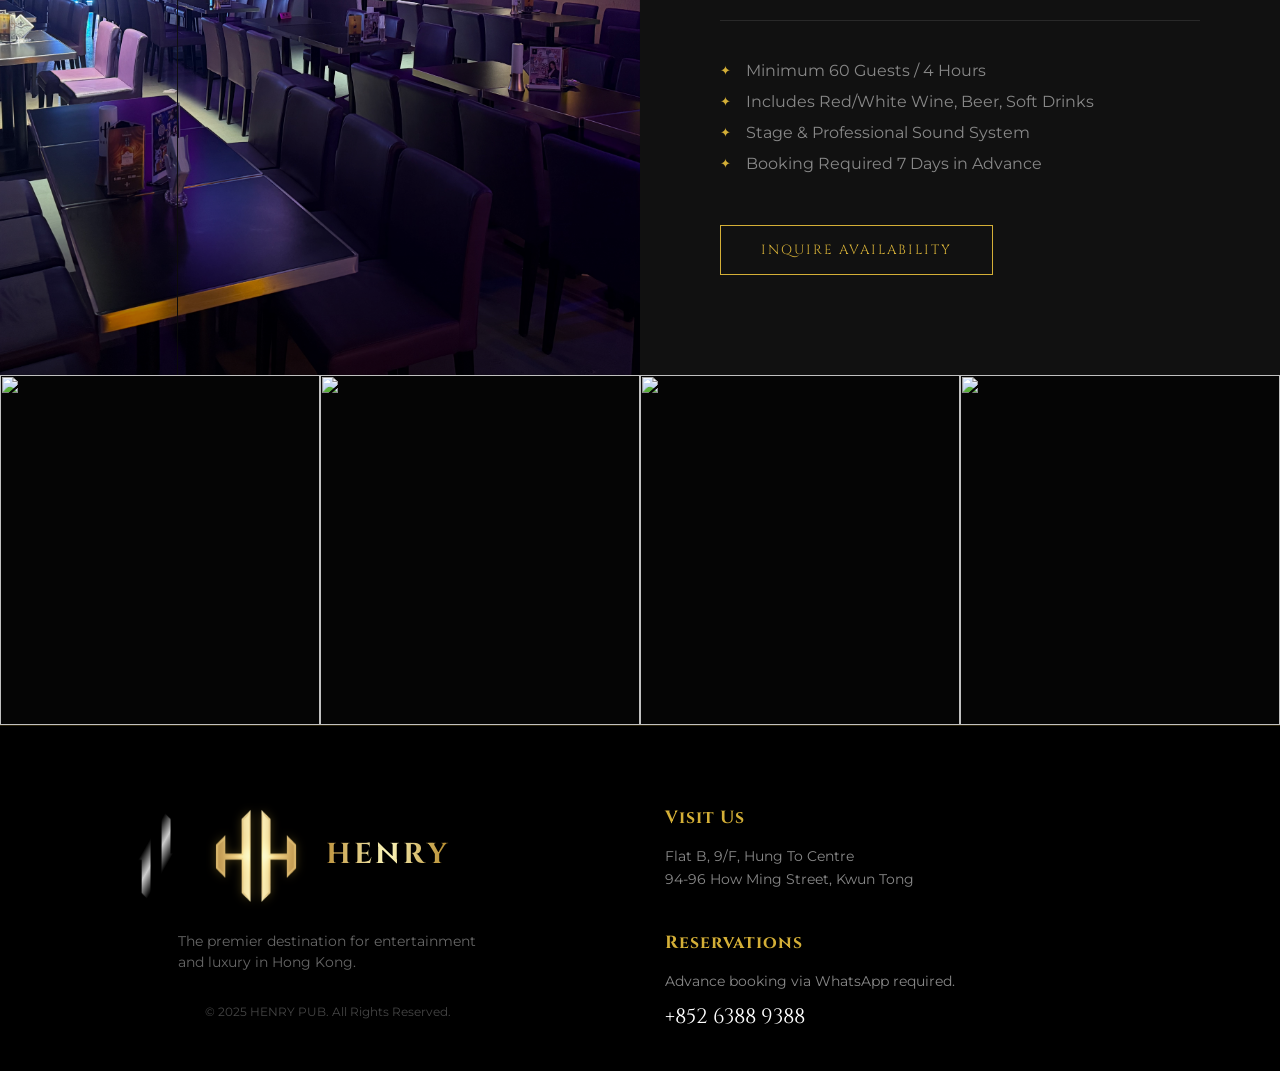
==== commit 0d114aab: "Footer layout removes map and finalize grid." ====
--- a/index.html
+++ b/index.html
@@ -349,22 +349,6 @@
             </div>
           </div>
     
-          <!-- COLUMN 3: MAP (Dedicated Space) -->
-          <div class="footer-col map-col">
-            <div class="map-frame">
-              <!-- UPDATED URL: Specific query for "Hung To Centre" -->
-              <iframe 
-                src="https://www.google.com/maps/embed?pb=!1m18!1m12!1m3!1d3691.026697858342!2d114.2186729760777!3d22.314835679676646!2m3!1f0!2f0!3f0!3m2!1i1024!2i768!4f13.1!3m3!1m2!1s0x340401487d60515d%3A0x696803730796328!2sHung%20To%20Centre!5e0!3m2!1sen!2shk!4v1709224500000!5m2!1sen!2shk" 
-                width="100%" 
-                height="100%" 
-                style="border:0;" 
-                allowfullscreen="" 
-                loading="lazy" 
-                referrerpolicy="no-referrer-when-downgrade">
-              </iframe>
-            </div>
-          </div>
-    
         </div>
         
         <!-- Mobile copyright fallback -->
--- a/style.css
+++ b/style.css
@@ -839,9 +839,9 @@
 /* THE GRID SYSTEM */
 .footer-content {
   display: grid;
-  grid-template-columns: 1fr 1fr 1fr; /* 3 Columns: Brand, Info, Map */
-  gap: 60px;
-  align-items: start;
+  grid-template-columns: 1fr 1fr; /* 3 Columns: Brand, Info, Map */
+  gap: 50px;
+  align-items: around;
   margin-bottom: 0;
 }
 
@@ -849,7 +849,7 @@
 .brand-col {
   display: flex;
   flex-direction: column;
-  align-items: flex-start;
+  align-items: center;
 }
 
 /* Brand Lockup: Holds the Logo Image + "HENRY" Text */
@@ -923,32 +923,6 @@
   color: var(--gold-main);
 }
 
-/* --- COLUMN 3: MAP --- */
-.map-frame {
-  width: 100%;
-  height: 280px;
-  border: 1px solid rgba(255, 255, 255, 0.1);
-  position: relative;
-  overflow: hidden;
-  transition: all 0.5s ease;
-}
-
-.map-frame iframe {
-  width: 100%;
-  height: 100%;
-  /* Dark Mode Filter */
-  filter: grayscale(100%) invert(92%) contrast(83%);
-  transition: filter 0.5s ease;
-}
-
-.map-frame:hover {
-  border-color: var(--gold-main);
-  box-shadow: 0 0 30px rgba(0, 0, 0, 0.5);
-}
-.map-frame:hover iframe {
-  filter: grayscale(80%) invert(92%) contrast(90%);
-}
-
 /* --- COPYRIGHT --- */
 .copyright {
   font-size: 0.75rem;
@@ -964,12 +938,6 @@
   .footer-content {
     grid-template-columns: 1fr 1fr; /* 2 Columns */
     gap: 40px;
-  }
-  .map-col {
-    grid-column: span 2; /* Map takes full width at bottom */
-  }
-  .map-frame {
-    height: 250px;
   }
 }
 
@@ -998,10 +966,6 @@
   }
   .footer-brand-text {
     font-size: 2rem;
-  }
-
-  .map-frame {
-    height: 300px;
   }
 
   .mobile-hide {
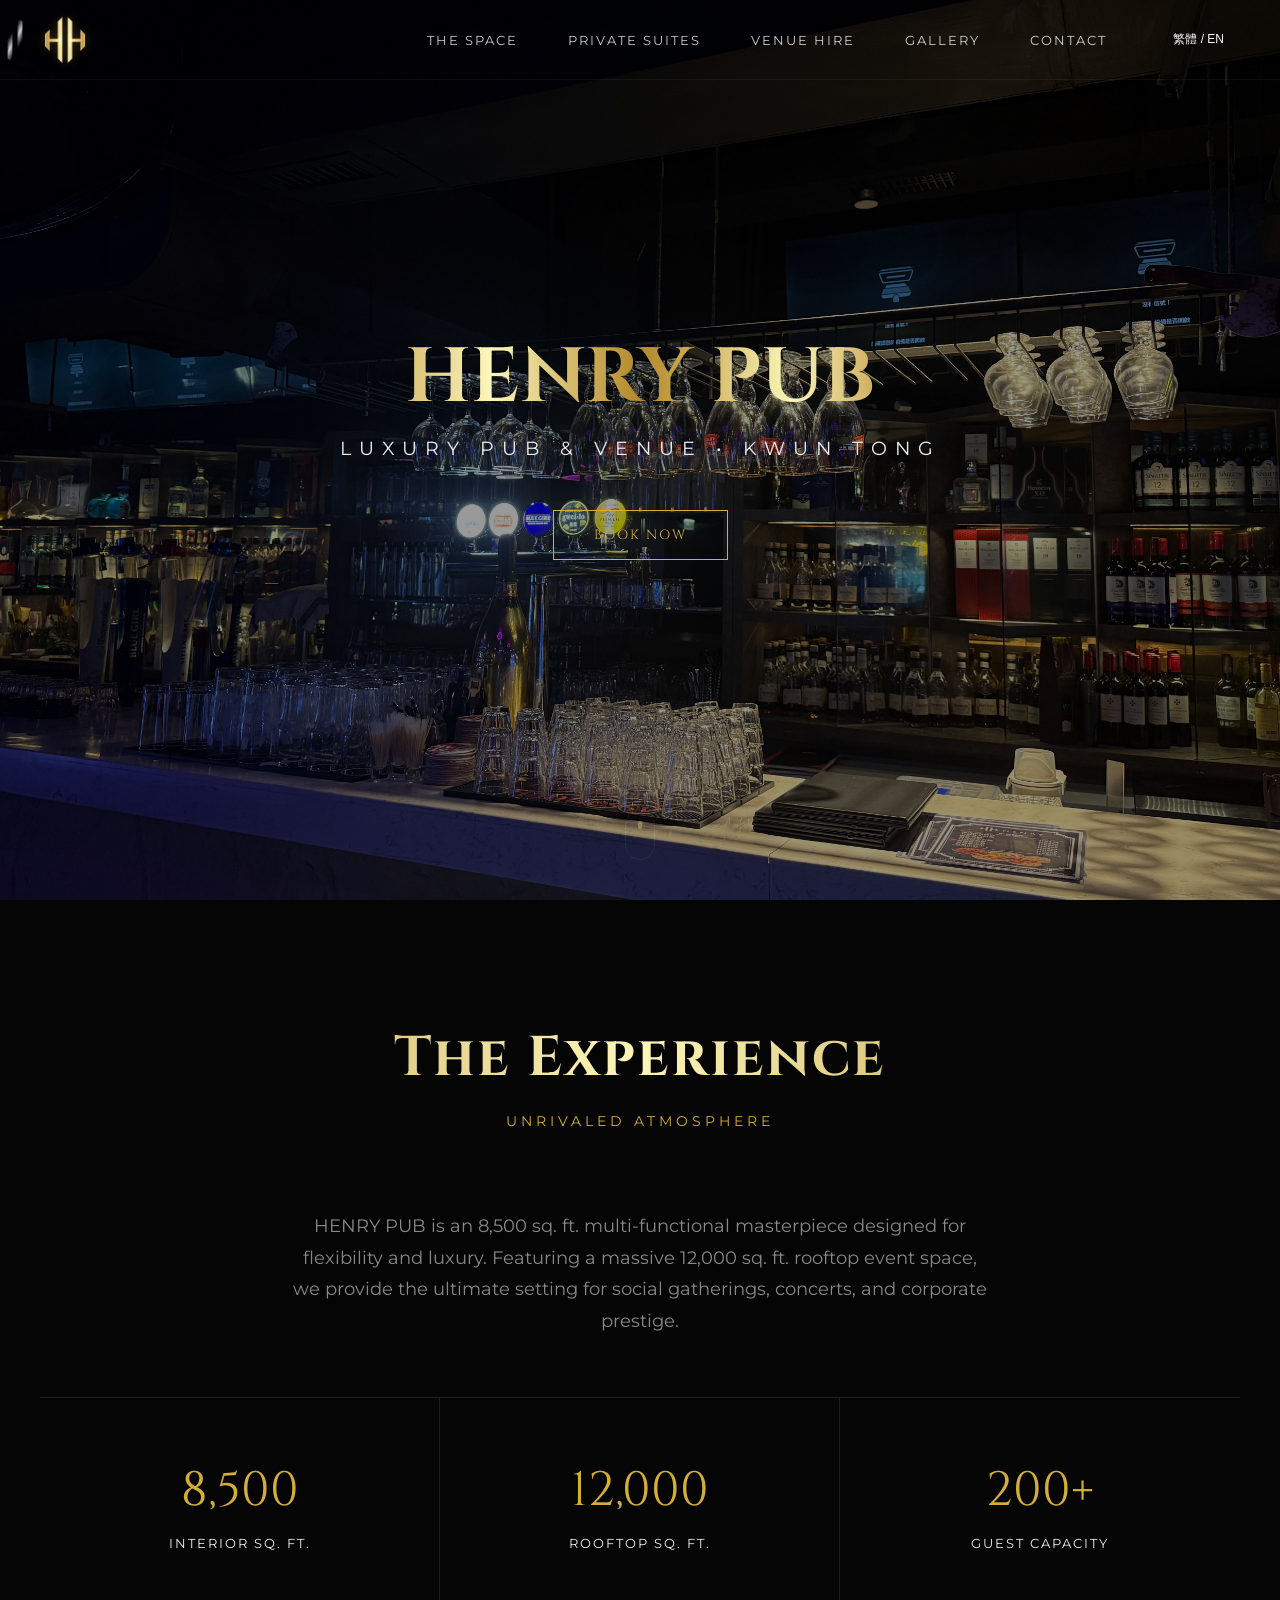
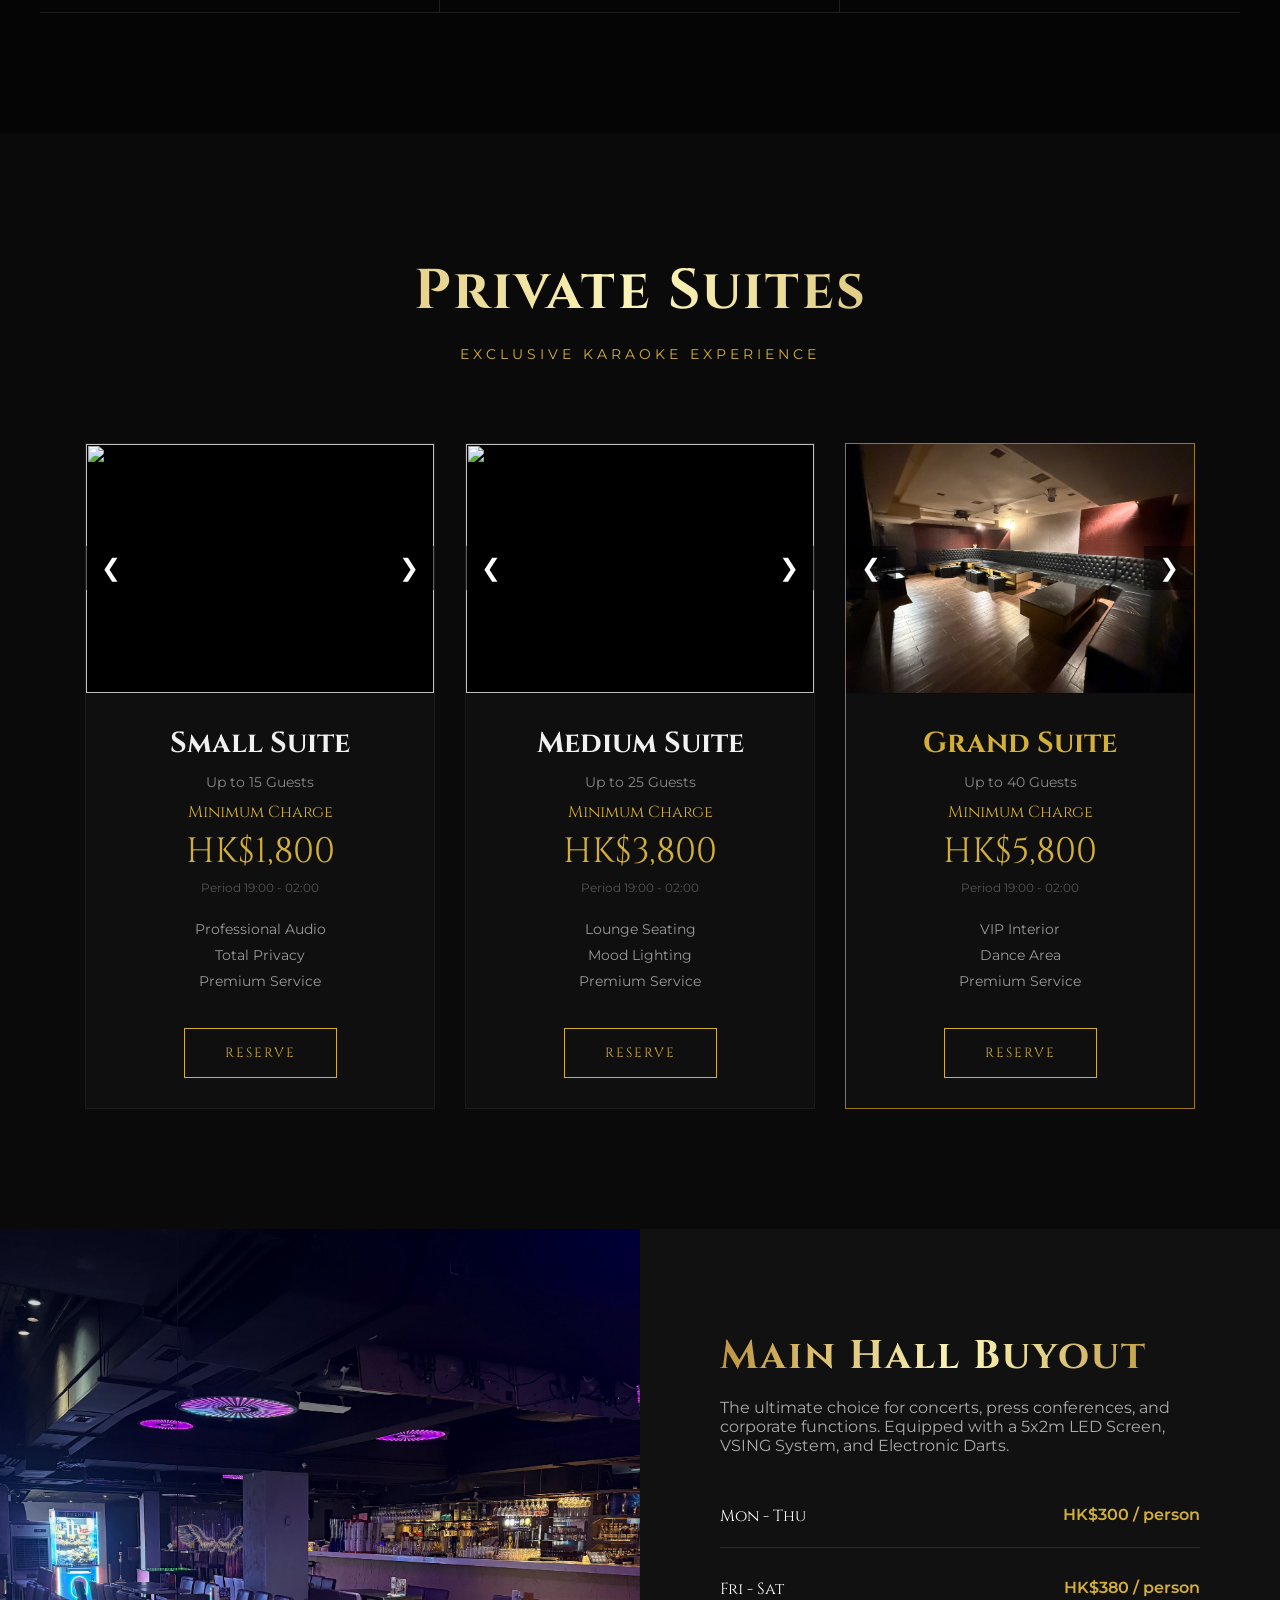
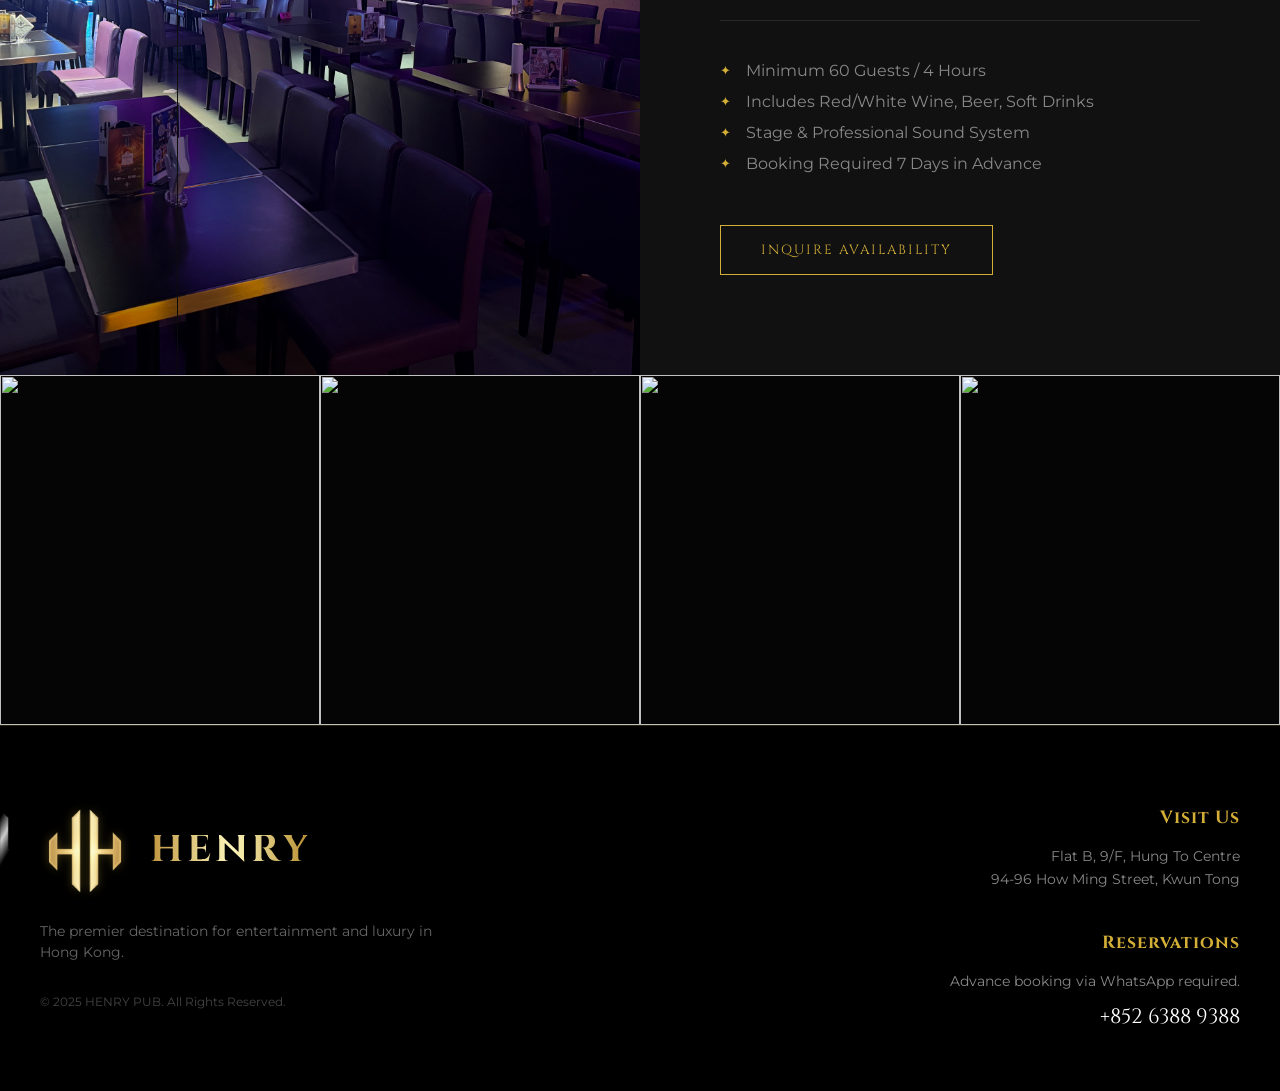
==== commit 6cffdbb5: "First version completed." ====
--- a/index.html
+++ b/index.html
@@ -317,24 +317,21 @@
       <div class="container">
         <div class="footer-content">
           
-          <!-- COLUMN 1: IDENTITY (UPDATED) -->
+          <!-- 1. LEFT: BRAND IDENTITY -->
           <div class="footer-col brand-col">
-            
-            <!-- BRAND LOCKUP: LOGO + TEXT -->
             <div class="footer-brand-lockup">
               <div class="logo-anim footer-logo-size">
                 <img src="sources/logo.png" alt="HENRY Logo" />
               </div>
               <span class="footer-brand-text text-gradient">HENRY</span>
             </div>
-
             <p class="footer-tag" data-i18n="footer_tag">
               The premier destination for entertainment and luxury in Hong Kong.
             </p>
             <div class="copyright mobile-hide">&copy; 2025 HENRY PUB. All Rights Reserved.</div>
           </div>
     
-          <!-- COLUMN 2: INFORMATION (Merged Address & Contact) -->
+          <!-- 2. RIGHT: INFORMATION (Address & Res) -->
           <div class="footer-col info-col">
             <div class="info-group">
               <h4 data-i18n="contact_title">Visit Us</h4>
@@ -348,10 +345,12 @@
               <a href="https://wa.me/85263889388" class="contact-number">+852 6388 9388</a>
             </div>
           </div>
+          
+          <!-- MAP COLUMN REMOVED -->
     
         </div>
         
-        <!-- Mobile copyright fallback -->
+        <!-- Mobile copyright -->
         <div class="copyright mobile-show">&copy; 2025 HENRY PUB. All Rights Reserved.</div>
       </div>
     </footer>
--- a/style.css
+++ b/style.css
@@ -325,7 +325,6 @@
   width: 100px;
 } /* Slightly larger in footer */
 
-/* --- 5. HERO SECTION --- */
 /* --- 5. HERO SECTION (UPDATED) --- */
 .hero {
   height: 100vh;
@@ -827,60 +826,73 @@
   transform: translateY(0);
 }
 
-/* --- 10. FOOTER (COMPLETE REDESIGN) --- */
+/* --- 10. FOOTER (FLEXBOX LAYOUT) --- */
 footer {
   background: #000;
-  padding: 80px 0 40px;
+  padding: 80px 0 60px; /* Adjusted padding for balance */
   border-top: 1px solid rgba(212, 175, 55, 0.2);
   position: relative;
   z-index: 10;
 }
 
-/* THE GRID SYSTEM */
+/* THE FLEX CONTAINER */
 .footer-content {
-  display: grid;
-  grid-template-columns: 1fr 1fr; /* 3 Columns: Brand, Info, Map */
-  gap: 50px;
-  align-items: around;
-  margin-bottom: 0;
-}
-
-/* --- COLUMN 1: BRAND IDENTITY --- */
+  display: flex; /* Switch from Grid to Flex */
+  justify-content: space-between; /* Pushes Logo Left, Info Right */
+  align-items: flex-start; /* Aligns tops of columns */
+  gap: 40px; /* Minimum space if screen gets small */
+  width: 100%;
+}
+
+/* --- LEFT COLUMN: BRAND --- */
 .brand-col {
   display: flex;
   flex-direction: column;
+  align-items: flex-start;
+  max-width: 400px; /* Prevents text from stretching too wide */
+}
+
+/* (Keep Brand Lockup & Logo CSS same as before) */
+.footer-brand-lockup {
+  display: flex;
   align-items: center;
-}
-
-/* Brand Lockup: Holds the Logo Image + "HENRY" Text */
-.footer-brand-lockup {
-  display: flex;
-  align-items: center; /* Mathematical vertical center */
   gap: 20px;
   margin-bottom: 25px;
 }
-
-/* "HENRY" Text Styling */
+.brand-col .logo-anim {
+  height: 90px;
+  width: 90px;
+  margin: 0;
+  display: flex;
+  justify-content: center;
+  align-items: center;
+}
+.brand-col .logo-anim img {
+  display: block;
+  max-height: 100%;
+  width: auto;
+}
 .footer-brand-text {
   font-family: var(--font-display);
-  font-size: 1.8rem;
+  font-size: 2.4rem;
   font-weight: 700;
-  line-height: 1;
-  letter-spacing: 3px;
-}
-
+  line-height: 0.8;
+  letter-spacing: 4px;
+}
 .footer-tag {
   color: #666;
   font-size: 0.85rem;
   line-height: 1.6;
-  max-width: 300px;
-}
-
-/* --- COLUMN 2: INFO (Address + Reservations) --- */
+}
+
+/* --- RIGHT COLUMN: INFO --- */
 .info-col {
   display: flex;
   flex-direction: column;
   gap: 40px;
+  /* ALIGNMENT TRICK: */
+  text-align: right; /* Aligns text to the right edge */
+  align-items: flex-end; /* Aligns the container blocks to the right */
 }
 
 .info-group h4 {
@@ -906,11 +918,12 @@
   margin-top: 10px;
   position: relative;
 }
+/* Underline animation moves from Right to Left for right-aligned text */
 .contact-number::after {
   content: "";
   position: absolute;
   bottom: -2px;
-  left: 0;
+  right: 0; /* Anchor right */
   width: 0;
   height: 1px;
   background: var(--gold-main);
@@ -933,39 +946,34 @@
   display: none;
 }
 
-/* --- RESPONSIVE ADJUSTMENTS --- */
-@media (max-width: 1024px) {
-  .footer-content {
-    grid-template-columns: 1fr 1fr; /* 2 Columns */
-    gap: 40px;
-  }
-}
-
+/* --- RESPONSIVE --- */
 @media (max-width: 768px) {
   .footer-content {
-    display: flex;
-    flex-direction: column;
+    flex-direction: column; /* Stack vertically */
+    align-items: center; /* Center everything */
     text-align: center;
-    gap: 50px;
-  }
-
-  .brand-col,
+    gap: 60px;
+  }
+
+  .brand-col {
+    align-items: center;
+    max-width: 100%;
+  }
+
   .info-col {
+    text-align: center; /* Reset to center for mobile */
     align-items: center;
-    width: 100%;
-  }
-
-  /* Stack Logo and Text on Mobile */
+  }
+
+  /* Reset Mobile Brand Styles */
   .footer-brand-lockup {
     flex-direction: column;
     gap: 15px;
   }
-  .footer-logo-size {
-    height: 300px;
-    width: 300px;
-  }
   .footer-brand-text {
-    font-size: 2rem;
+    font-size: 2.2rem;
+    transform: translateY(0);
+    line-height: 1;
   }
 
   .mobile-hide {
@@ -976,7 +984,15 @@
     border-top: 1px solid #222;
     width: 100%;
     padding-top: 20px;
-    margin-top: 20px;
+    margin-top: 40px;
+    text-align: center;
+  }
+
+  /* Reset Hover Underline to Center for Mobile */
+  .contact-number::after {
+    left: 50%;
+    right: auto;
+    transform: translateX(-50%);
   }
 }
 
